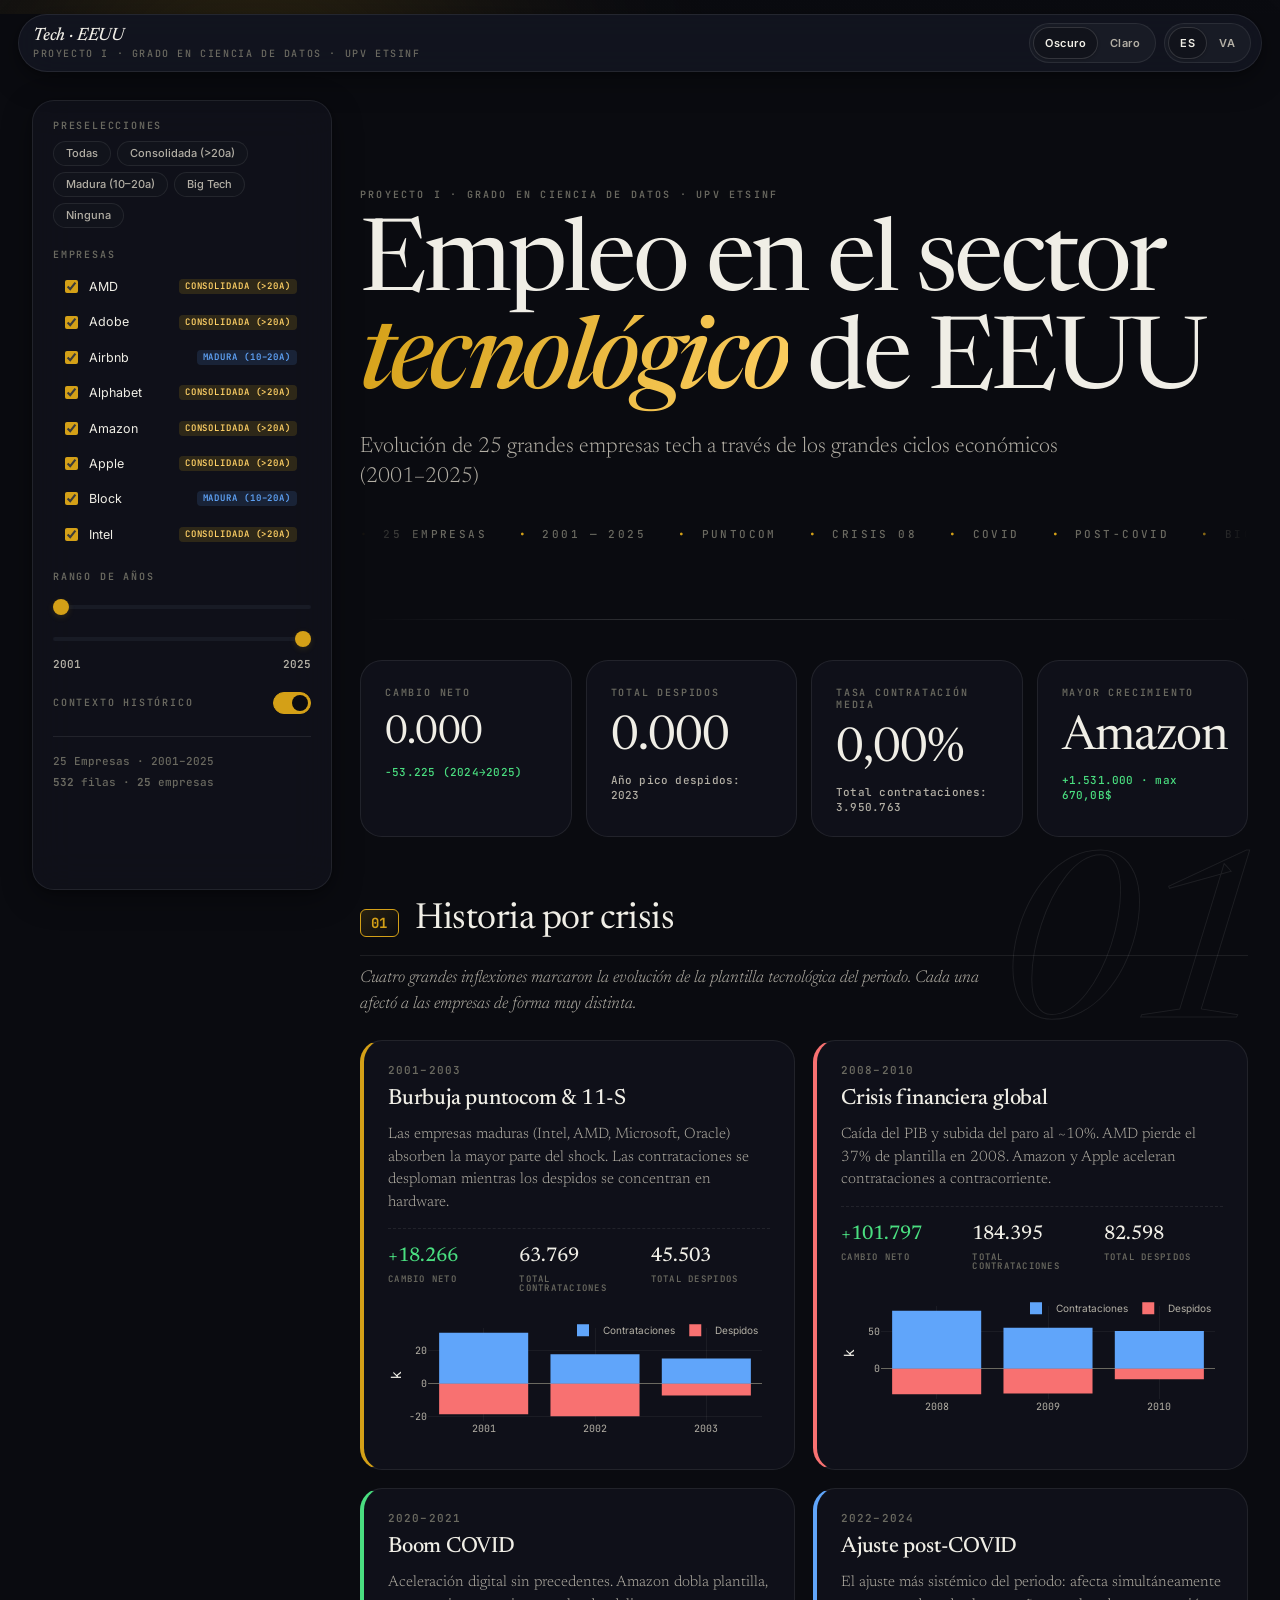
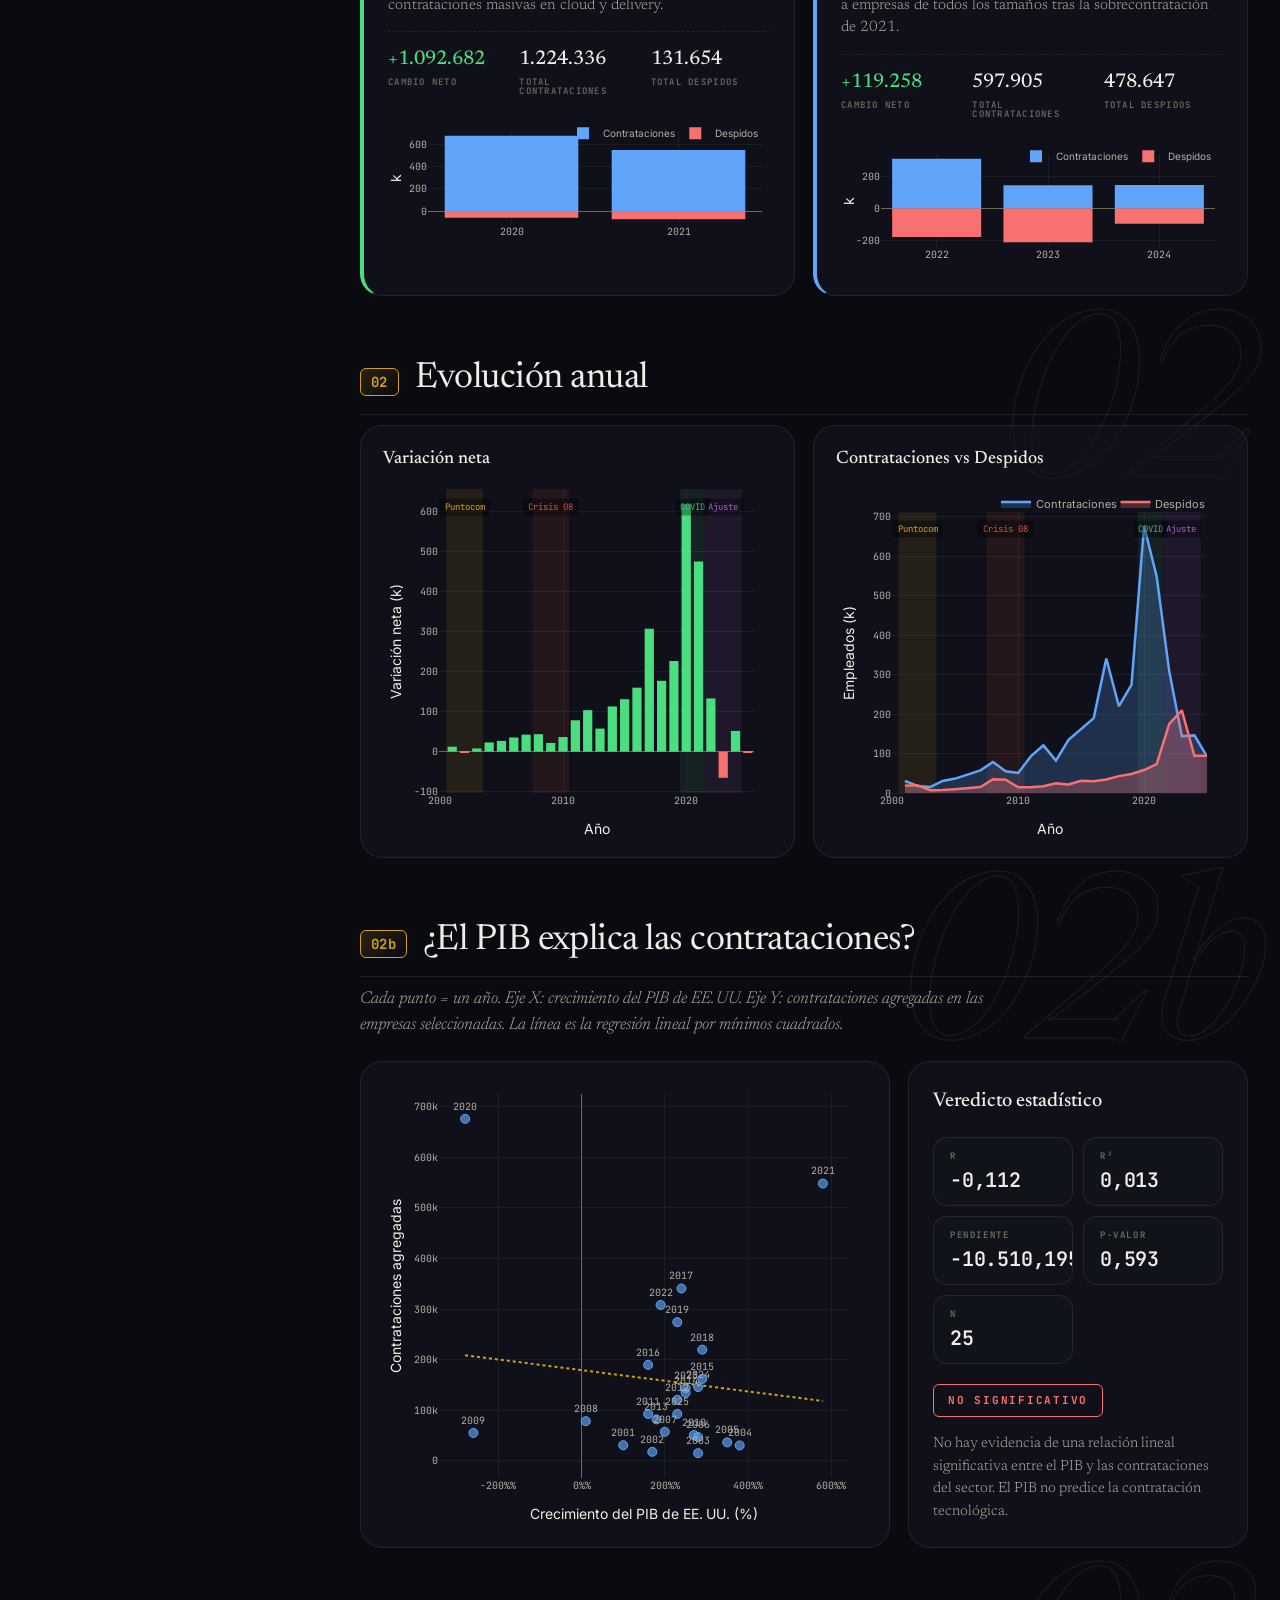
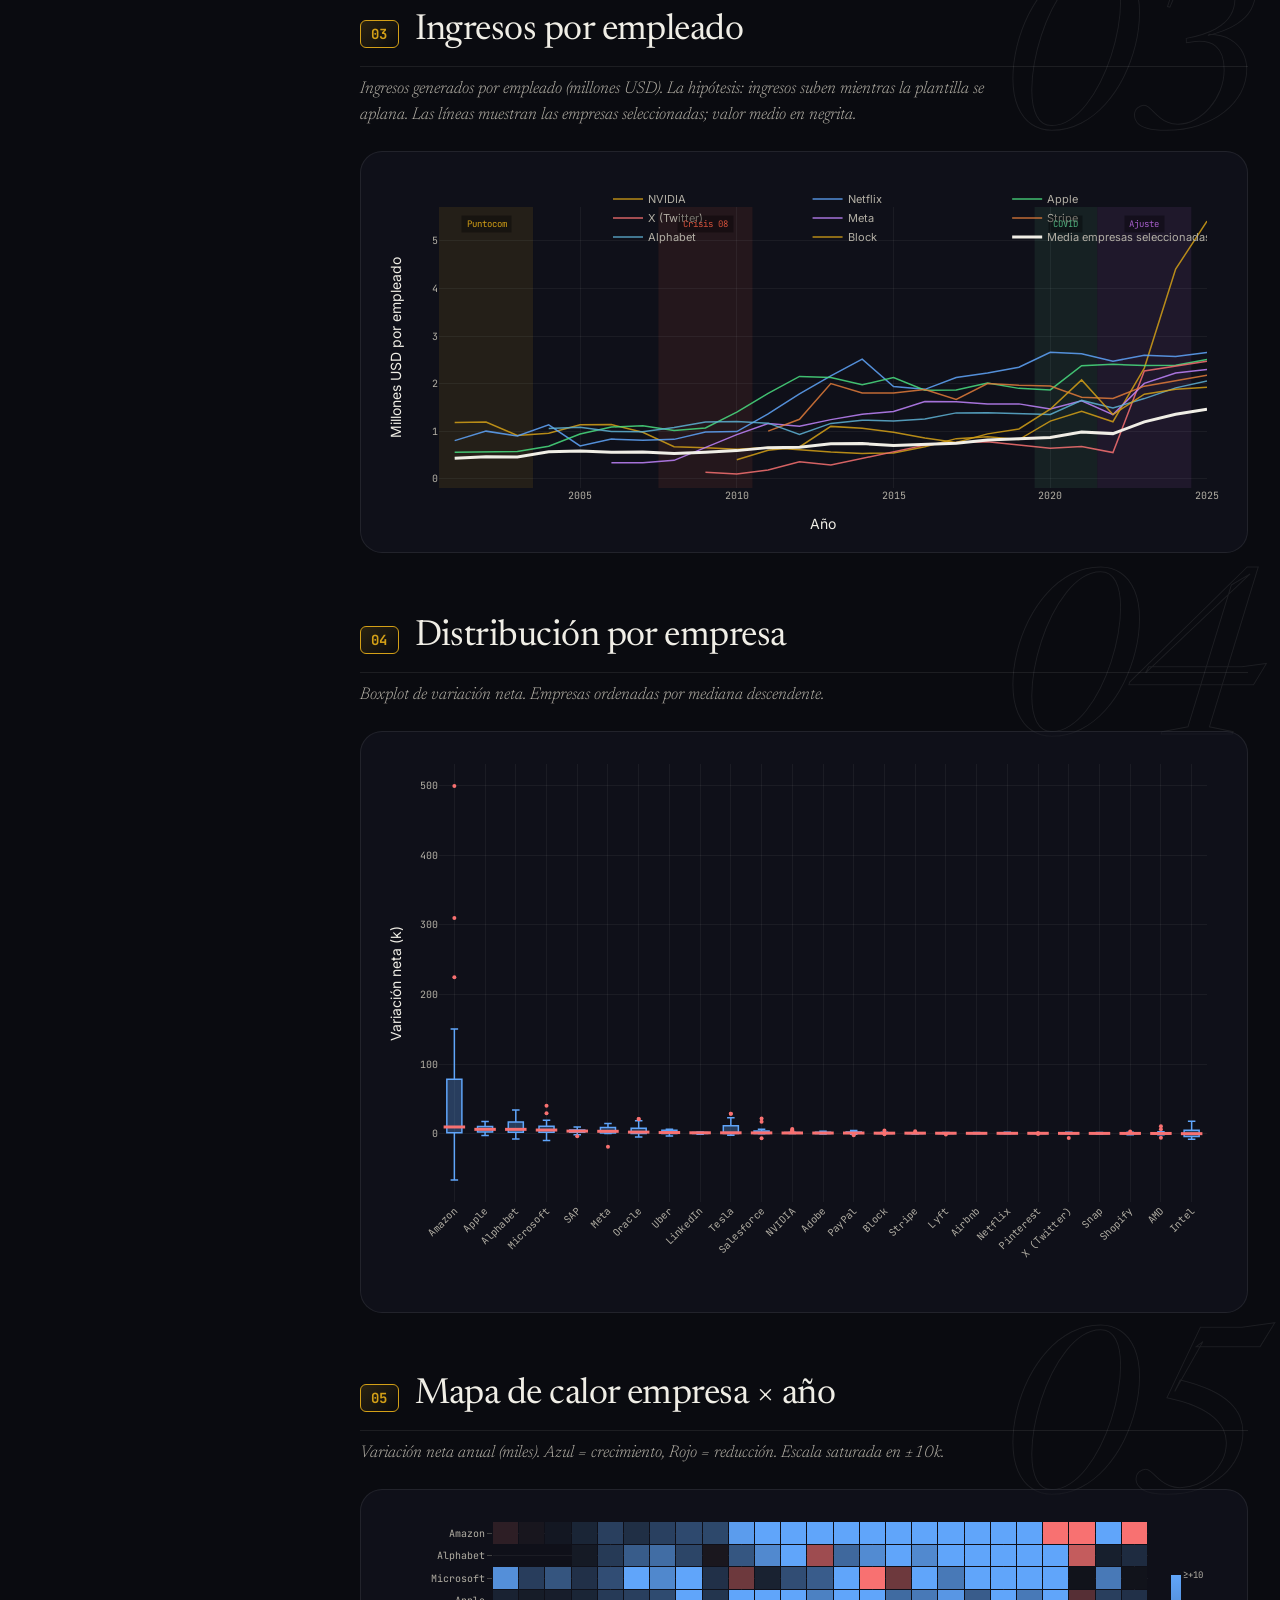
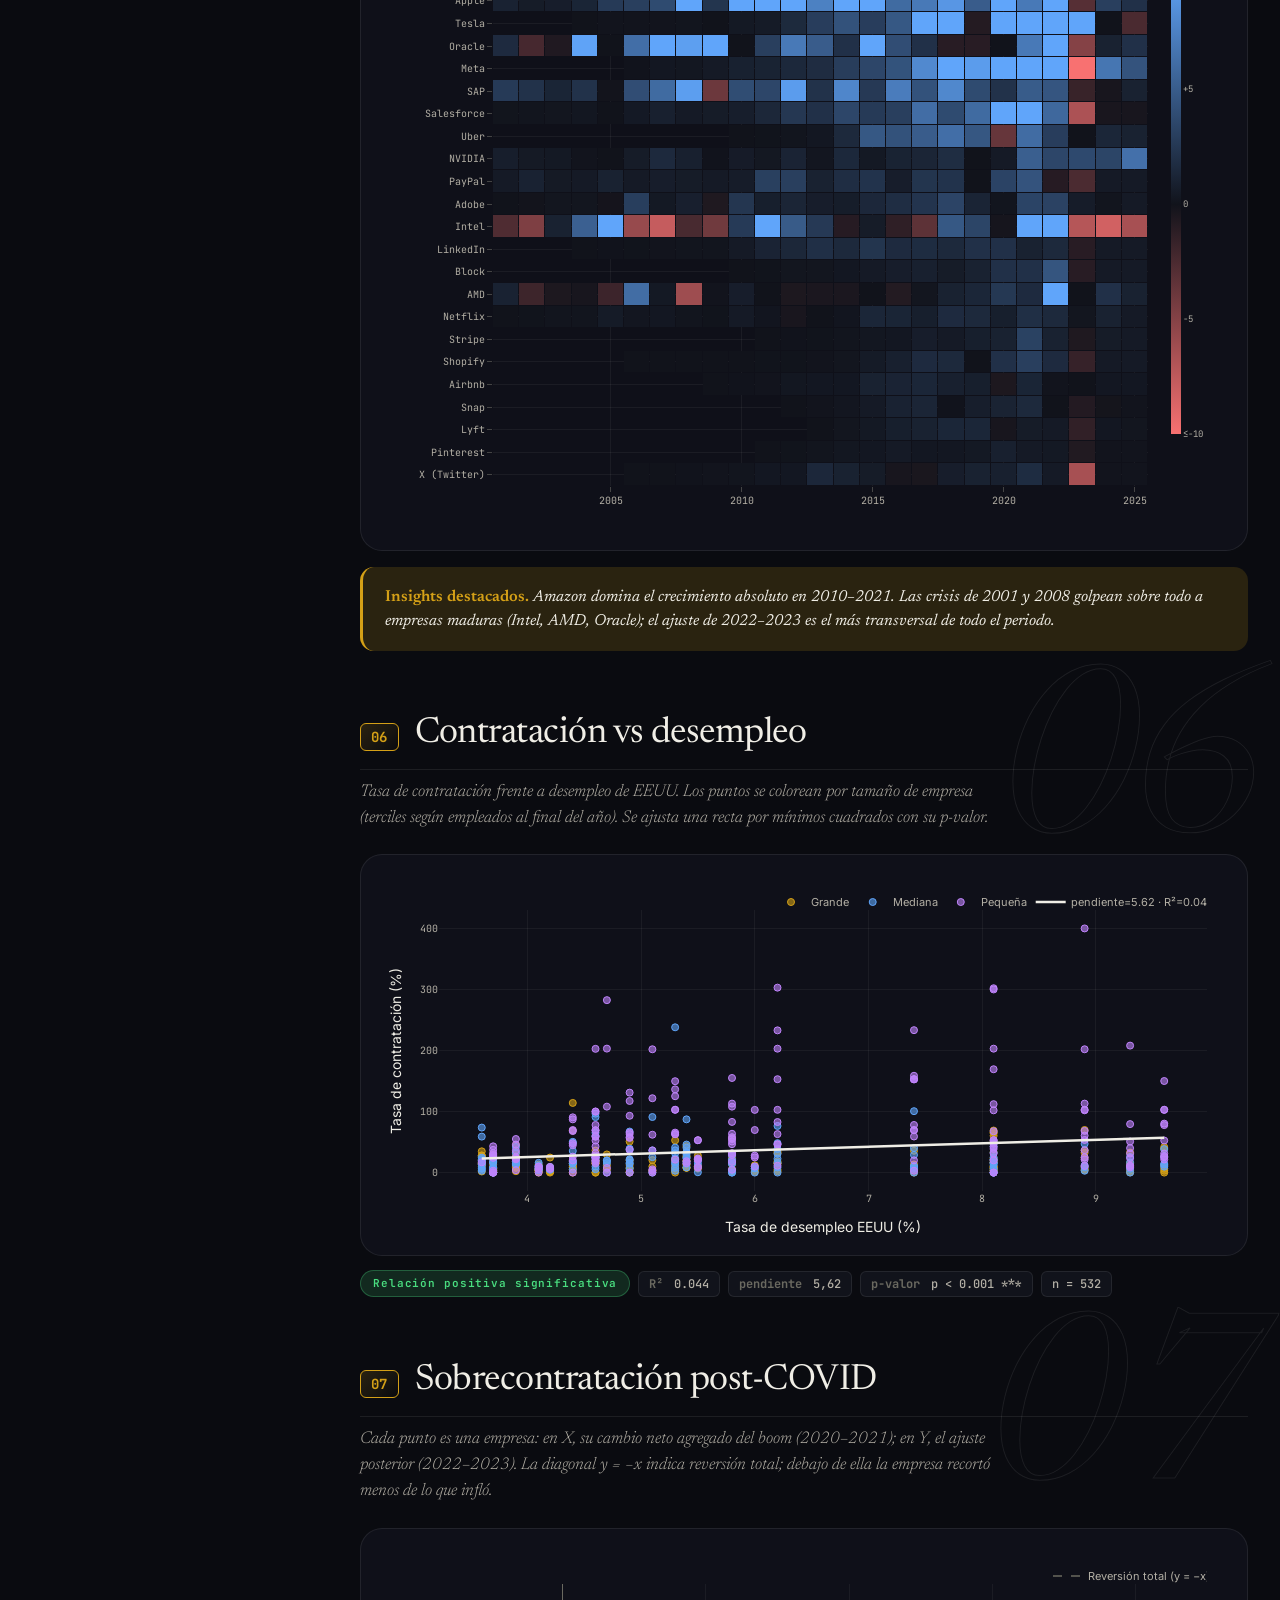
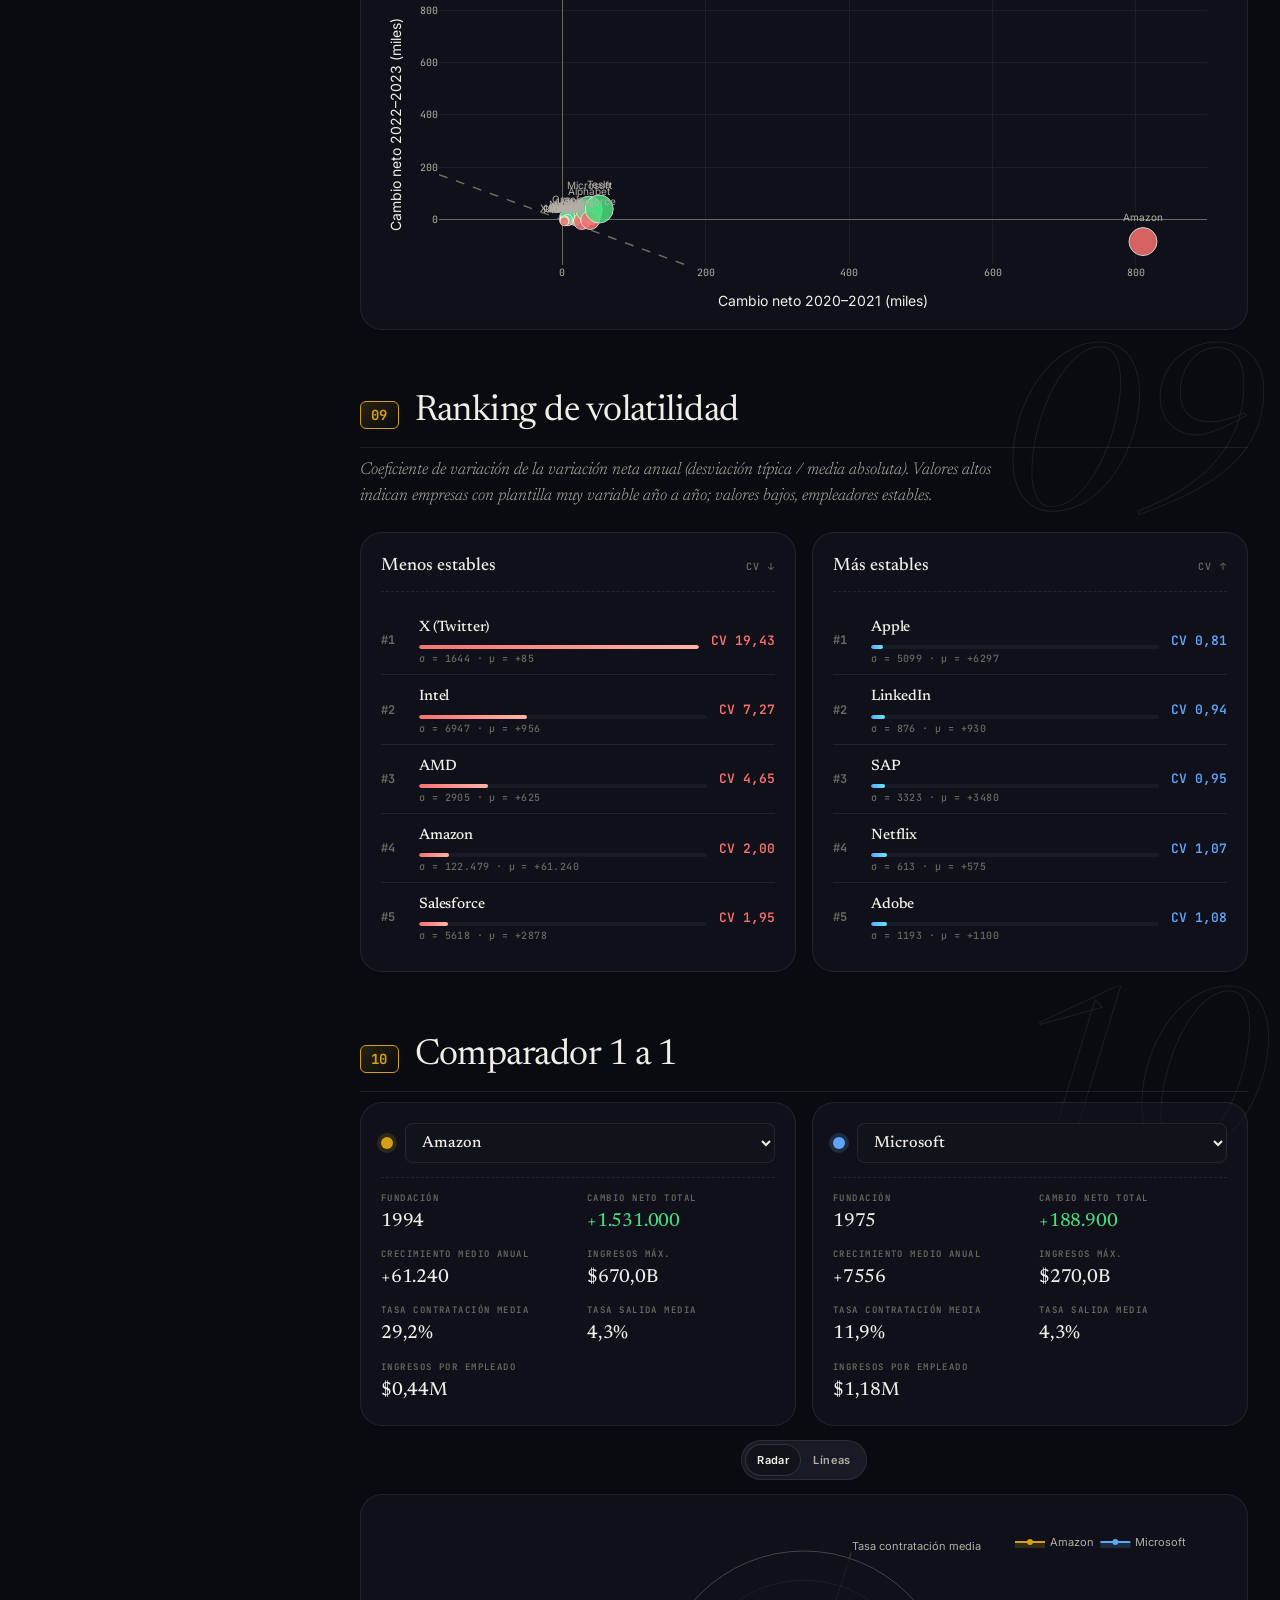
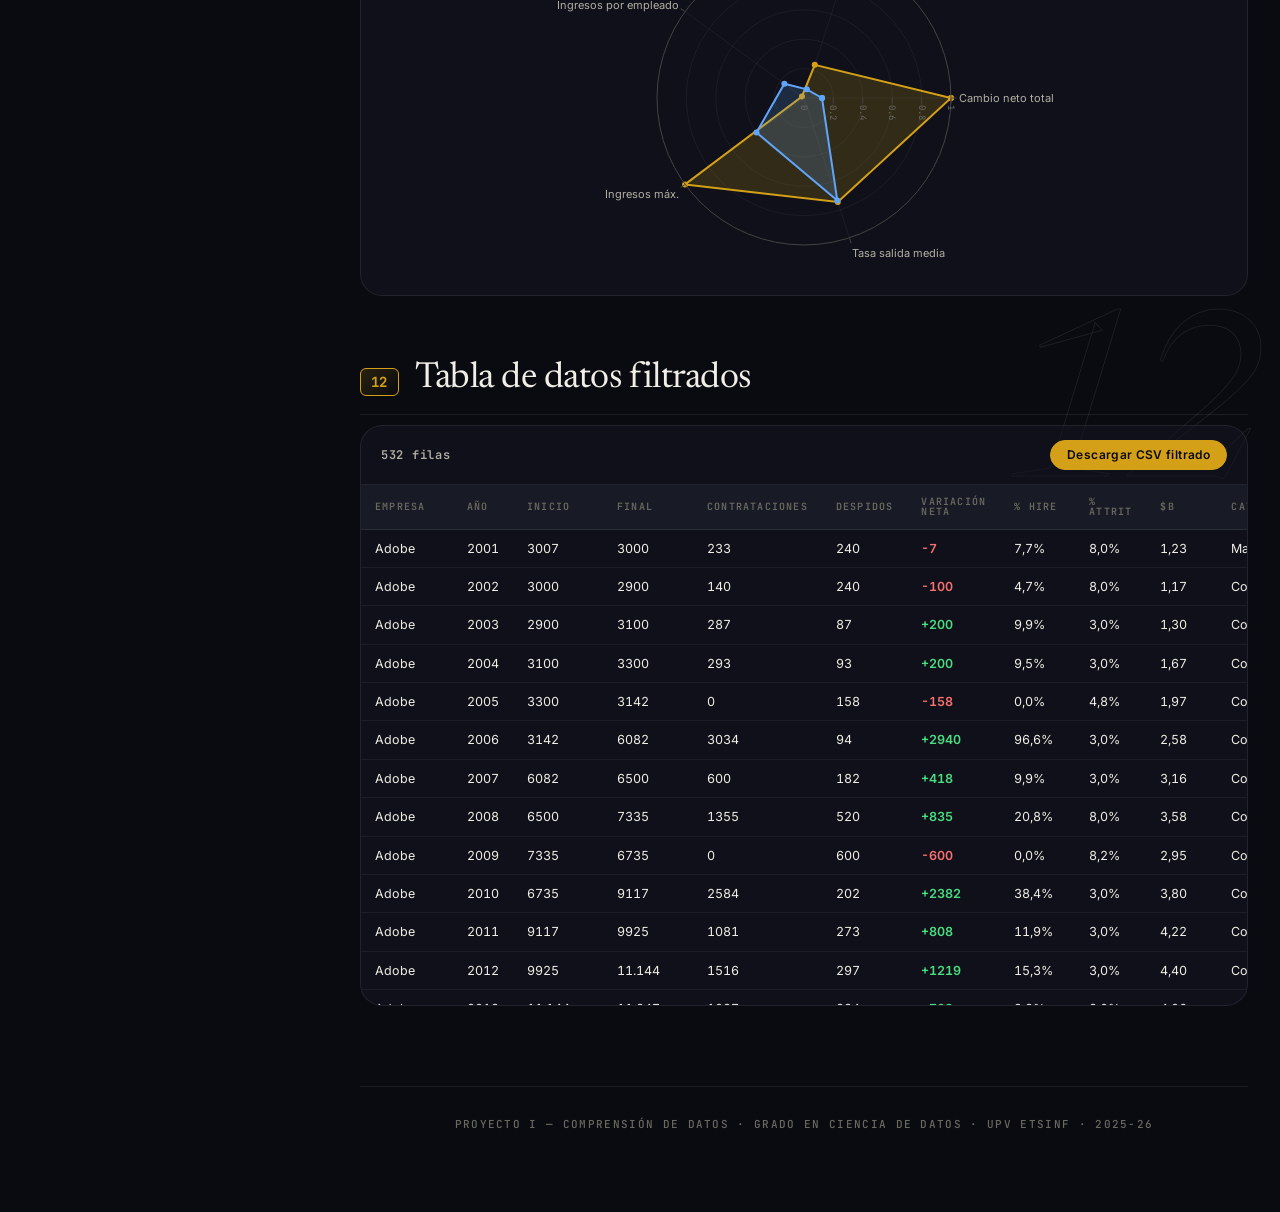
==== index.html @ d0dc4b89 "Add files via upload" ====
<!DOCTYPE html>
<html lang="es" data-theme="dark">
<head>
  <meta charset="UTF-8" />
  <meta name="viewport" content="width=device-width, initial-scale=1, viewport-fit=cover" />
  <title>Empleo Tech EEUU · Moderno · Proyecto I UPV</title>
  <link rel="preconnect" href="https://fonts.googleapis.com" />
  <link rel="preconnect" href="https://fonts.gstatic.com" crossorigin />
  <link href="https://fonts.googleapis.com/css2?family=Newsreader:ital,opsz,wght@0,6..72,300;0,6..72,400;0,6..72,500;0,6..72,600;1,6..72,400;1,6..72,500&family=Inter:wght@400;500;600;700&family=JetBrains+Mono:wght@400;500;600;700&display=swap" rel="stylesheet" />
  <script src="https://cdn.plot.ly/plotly-2.35.2.min.js"></script>
  <script src="data.js"></script>
  <script src="i18n.js"></script>
  <link rel="stylesheet" href="styles.css" />
</head>
<body>

  <!-- Ambient background -->
  <div class="bg-mesh"></div>
  <div class="bg-grain"></div>
  <div class="scroll-progress" id="scroll-progress"></div>

  <!-- ================== TOP NAV ================== -->
  <nav class="topnav">
    <div class="topnav-inner">
      <button class="filters-btn" id="filters-btn" aria-label="Filtros" type="button">
        <svg viewBox="0 0 24 24" width="14" height="14" fill="none" stroke="currentColor" stroke-width="2.4" stroke-linecap="round" stroke-linejoin="round" aria-hidden="true">
          <line x1="4" y1="7" x2="20" y2="7"></line>
          <line x1="7" y1="12" x2="17" y2="12"></line>
          <line x1="10" y1="17" x2="14" y2="17"></line>
        </svg>
      </button>
      <div class="brand">
        <div class="brand-mark">Tech&nbsp;<em>·</em>&nbsp;EEUU</div>
        <div class="brand-sub" data-i18n="project">Proyecto I · Grado en Ciencia de Datos · UPV ETSINF</div>
      </div>
      <div class="nav-spacer"></div>
      <div class="nav-controls">
        <div class="seg" id="theme-seg" role="tablist" aria-label="Theme">
          <button data-theme-set="dark" class="active" data-i18n="dark">Oscuro</button>
          <button data-theme-set="light" data-i18n="light">Claro</button>
        </div>
        <div class="seg" id="lang-seg" role="tablist" aria-label="Language">
          <button data-lang-set="es" class="active">ES</button>
          <button data-lang-set="ca">VA</button>
        </div>
      </div>
    </div>
  </nav>

  <div class="sidebar-backdrop" id="sidebar-backdrop"></div>

  <!-- ================== SHELL ================== -->
  <div class="shell">

    <!-- ================== SIDEBAR ================== -->
    <aside class="sidebar" id="sidebar">
      <button class="sidebar-close" id="sidebar-close" aria-label="Cerrar">✕</button>

      <div class="side-block">
        <h4 data-i18n="presets">Preselecciones</h4>
        <div class="preset-row" id="presets">
          <button class="chip" data-preset="all"         data-i18n="all">Todas</button>
          <button class="chip" data-preset="consolidada" data-i18n="consolidada">Consolidada (&gt;20a)</button>
          <button class="chip" data-preset="madura"      data-i18n="madura">Madura (10–20a)</button>
          <button class="chip" data-preset="bigtech"     data-i18n="bigtech">Big Tech</button>
          <button class="chip" data-preset="none"        data-i18n="none">Ninguna</button>
        </div>
      </div>

      <div class="side-block">
        <h4 data-i18n="companies">Empresas</h4>
        <div class="company-list" id="company-list"></div>
      </div>

      <div class="side-block">
        <h4 data-i18n="yearRange">Rango de años</h4>
        <input type="range" id="year-min" class="range-input" />
        <input type="range" id="year-max" class="range-input" />
        <div class="range-vals"><span id="yr-min-v"></span><span id="yr-max-v"></span></div>
      </div>

      <div class="side-block">
        <div class="toggle-row">
          <h4 style="margin:0" data-i18n="historicalCtx">Contexto histórico</h4>
          <button class="toggle on" id="ctx-toggle" aria-label="ctx"></button>
        </div>
      </div>

      <div class="dataset-meta">
        <div>25 <span data-i18n="companies">empresas</span> · 2001–2025</div>
        <div id="meta-rows" style="margin-top:4px"></div>
      </div>
    </aside>

    <!-- ================== MAIN ================== -->
    <main>

      <!-- HERO -->
      <header class="hero">
        <div class="hero-eyebrow" data-i18n="project">Proyecto I · Grado en Ciencia de Datos · UPV ETSINF</div>
        <h1 data-i18n="title" data-i18n-html>Empleo en el sector <em>tecnológico</em> de EEUU</h1>
        <p class="lede" data-i18n="subtitle">Evolución de 25 grandes empresas tech a través de los grandes ciclos económicos (2001–2025)</p>
        <div class="hero-marquee" aria-hidden="true">
          <div class="marquee-track" id="marquee-track"></div>
        </div>
      </header>

      <!-- KPIs -->
      <section class="block reveal">
        <div class="kpi-grid" id="kpis"></div>
      </section>

      <!-- 01 NARRATIVE -->
      <section class="block reveal">
        <div class="section-head">
          <span class="section-num">01</span>
          <h2 class="section-title" data-i18n="sec_narrative">Historia por crisis</h2>
        </div>
        <p class="section-sub" data-i18n="hist_sub">Cuatro grandes inflexiones marcaron la evolución de la plantilla tecnológica del periodo. Cada una afectó a las empresas de forma muy distinta.</p>
        <div class="narrative" id="narrative"></div>
      </section>

      <!-- 02 EVOLUTION -->
      <section class="block reveal">
        <div class="section-head">
          <span class="section-num">02</span>
          <h2 class="section-title" data-i18n="sec_evolution">Evolución anual</h2>
        </div>
        <div class="row-2">
          <div class="card">
            <h3 style="margin:0 0 4px 0; font-family:var(--serif); font-weight:500; font-size:18px;" data-i18n="netChange">Variación neta</h3>
            <div class="chart" id="ch-netchange"></div>
          </div>
          <div class="card">
            <h3 style="margin:0 0 4px 0; font-family:var(--serif); font-weight:500; font-size:18px;"><span data-i18n="hires">Contrataciones</span> vs <span data-i18n="layoffsLbl">Despidos</span></h3>
            <div class="chart" id="ch-hires-layoffs"></div>
          </div>
        </div>
      </section>

      <!-- 02b GDP scatter -->
      <section class="block reveal">
        <div class="section-head">
          <span class="section-num">02b</span>
          <h2 class="section-title" data-i18n="sec_gdp">¿El PIB explica las contrataciones?</h2>
        </div>
        <p class="section-sub" data-i18n="gdp_sub">Cada punto = un año. Eje X: crecimiento del PIB de EE. UU. Eje Y: contrataciones agregadas en las empresas seleccionadas. La línea es la regresión lineal por mínimos cuadrados.</p>
        <div class="gdp-block">
          <div class="card">
            <div class="chart" id="ch-gdp-scatter"></div>
          </div>
          <aside class="verdict-card">
            <h3 data-i18n="verdict_title">Veredicto estadístico</h3>
            <div class="verdict-grid" id="gdp-verdict-grid"></div>
            <div class="verdict-badge nosig" id="gdp-verdict-badge"></div>
            <p class="verdict-explain" id="gdp-verdict-explain"></p>
          </aside>
        </div>
      </section>

      <!-- 03 PRODUCTIVITY -->
      <section class="block reveal">
        <div class="section-head">
          <span class="section-num">03</span>
          <h2 class="section-title" data-i18n="sec_productivity">Ingresos por empleado</h2>
        </div>
        <p class="section-sub" data-i18n="productivity_sub">Ingresos generados por empleado (millones USD).</p>
        <div class="card">
          <div class="chart" id="ch-productivity"></div>
        </div>
      </section>

      <!-- 04 BOXPLOT -->
      <section class="block reveal">
        <div class="section-head">
          <span class="section-num">04</span>
          <h2 class="section-title" data-i18n="sec_distribution">Distribución por empresa</h2>
        </div>
        <p class="section-sub" data-i18n="dist_sub">Boxplot de variación neta. Empresas ordenadas por mediana descendente.</p>
        <div class="card">
          <div class="chart chart-tall" id="ch-boxplot"></div>
        </div>
      </section>

      <!-- 05 HEATMAP -->
      <section class="block reveal">
        <div class="section-head">
          <span class="section-num">05</span>
          <h2 class="section-title" data-i18n="sec_heatmap">Mapa de calor empresa × año</h2>
        </div>
        <p class="section-sub" data-i18n="heatmapDesc">Variación neta anual (miles). Azul = crecimiento, Rojo = reducción. Escala saturada en ±10k.</p>
        <div class="card">
          <div class="heatmap-wrap">
            <div class="heatmap-inner" id="ch-heatmap"></div>
          </div>
        </div>
        <div class="callout" id="insight"></div>
      </section>

      <!-- 06 HIRING vs UNEMPLOYMENT -->
      <section class="block reveal">
        <div class="section-head">
          <span class="section-num">06</span>
          <h2 class="section-title" data-i18n="sec_hiringVsUnemp">Contratación vs desempleo</h2>
        </div>
        <p class="section-sub" data-i18n="hu_sub">Tasa de contratación frente a desempleo de EEUU, segmentado por tamaño.</p>
        <div class="card">
          <div class="chart" id="ch-hu-scatter"></div>
        </div>
        <div class="verdict" id="hu-verdict"></div>
      </section>

      <!-- 07 POST-COVID -->
      <section class="block reveal">
        <div class="section-head">
          <span class="section-num">07</span>
          <h2 class="section-title" data-i18n="sec_postcovid">Sobrecontratación post-COVID</h2>
        </div>
        <p class="section-sub" data-i18n="pc_sub">Cada punto es una empresa: X = cambio neto 2020–2021; Y = ajuste 2022–2023.</p>
        <div class="card">
          <div class="chart" id="ch-postcovid"></div>
        </div>
      </section>

      <!-- 09 VOLATILITY -->
      <section class="block reveal">
        <div class="section-head">
          <span class="section-num">09</span>
          <h2 class="section-title" data-i18n="sec_volatility">Ranking de volatilidad</h2>
        </div>
        <p class="section-sub" data-i18n="volatility_sub">Coeficiente de variación (σ / |μ|) de la variación neta anual.</p>
        <div class="rankings-grid">
          <div class="rank-col">
            <div class="rank-head">
              <h3 id="rank-top-title">Menos estables</h3>
              <span class="crumb" id="rank-top-crumb">CV ↓</span>
            </div>
            <div id="rank-top"></div>
          </div>
          <div class="rank-col">
            <div class="rank-head">
              <h3 id="rank-bot-title">Más estables</h3>
              <span class="crumb" id="rank-bot-crumb">CV ↑</span>
            </div>
            <div id="rank-bot"></div>
          </div>
        </div>
      </section>

      <!-- 10 COMPARATOR -->
      <section class="block reveal">
        <div class="section-head">
          <span class="section-num">10</span>
          <h2 class="section-title" data-i18n="sec_compare">Comparador 1 a 1</h2>
        </div>
        <div class="compare-grid">
          <div class="compare-card">
            <div class="who">
              <span class="dot a"></span>
              <select id="cmp-a"></select>
            </div>
            <div class="compare-stats" id="cmp-a-stats"></div>
          </div>
          <div class="compare-card">
            <div class="who">
              <span class="dot b"></span>
              <select id="cmp-b"></select>
            </div>
            <div class="compare-stats" id="cmp-b-stats"></div>
          </div>
        </div>
        <div class="compare-mode">
          <div class="seg">
            <button data-cmpmode="radar" class="active" data-i18n="compareModeRadar">Radar</button>
            <button data-cmpmode="lines" data-i18n="compareModeLines">Líneas</button>
          </div>
        </div>
        <div class="card" style="margin-top:14px">
          <div class="chart" id="ch-compare"></div>
        </div>
      </section>

      <!-- 12 TABLE -->
      <section class="block reveal">
        <div class="section-head">
          <span class="section-num">12</span>
          <h2 class="section-title" data-i18n="sec_table">Tabla de datos filtrados</h2>
        </div>
        <div class="table-wrap">
          <div class="table-head">
            <span class="count" id="table-count"></span>
            <button class="btn primary" id="dl-csv" data-i18n="download">Descargar CSV</button>
          </div>
          <div class="table-scroll">
            <table class="data" id="data-table"></table>
          </div>
        </div>
      </section>

      <footer class="foot" data-i18n="footer">Proyecto I — Comprensión de datos · Grado en Ciencia de Datos · UPV ETSINF · 2025-26</footer>
    </main>
  </div>

  <script src="stats.js"></script>
  <script src="charts.js"></script>
  <script src="app.js"></script>
  <script src="modern-anim.js"></script>
</body>
</html>

<style id="__om-edit-overrides">
#kpis >div:nth-child(1) >.kpi-value { font-size: 50px !important }
#kpis >div:nth-child(1) >.kpi-value { font-size: 38px !important }
#kpis >div:nth-child(1) >.kpi-value { font-size: 40px !important }
</style>
---- styles.css ----
/* =========================================================
   DASHBOARD — MODERN REDESIGN
   Proyecto I · UPV ETSINF
   ========================================================= */

:root {
  --serif: "Newsreader", "Source Serif Pro", Georgia, serif;
  --sans: "Inter", -apple-system, BlinkMacSystemFont, "Segoe UI", sans-serif;
  --mono: "JetBrains Mono", "IBM Plex Mono", ui-monospace, monospace;

  /* Dark — vibrant, modern */
  --bg: #0a0b10;
  --bg-deep: #07080c;
  --bg-elev: #11131b;
  --bg-elev-2: #181b25;
  --bg-glass: rgba(20, 23, 33, 0.55);
  --bg-glass-strong: rgba(20, 23, 33, 0.82);
  --border: rgba(255, 255, 255, 0.08);
  --border-strong: rgba(255, 255, 255, 0.14);
  --border-soft: rgba(255, 255, 255, 0.05);
  --text: #f0eee6;
  --text-soft: #b3afa5;
  --text-mute: #6a6960;

  --accent: #d4a017;
  --accent-2: #ffd166;
  --accent-soft: rgba(212, 160, 23, 0.16);
  --pos: #4ade80;
  --neg: #f87171;
  --pos-soft: rgba(74, 222, 128, 0.14);
  --neg-soft: rgba(248, 113, 113, 0.14);
  --blue: #60a5fa;
  --purple: #c084fc;
  --cyan: #67e8f9;

  --r-sm: 8px;
  --r: 14px;
  --r-lg: 22px;
  --r-xl: 32px;

  --tap: 44px;
  --ease: cubic-bezier(0.22, 1, 0.36, 1);
  --ease-bounce: cubic-bezier(0.34, 1.56, 0.64, 1);

  --shadow-sm: 0 1px 2px rgba(0,0,0,0.4);
  --shadow: 0 8px 30px rgba(0,0,0,0.35), 0 2px 6px rgba(0,0,0,0.25);
  --shadow-lg: 0 24px 60px rgba(0,0,0,0.5);
}

[data-theme="light"] {
  --bg: #f6f3ec;
  --bg-deep: #ebe6d6;
  --bg-elev: #ffffff;
  --bg-elev-2: #fbf8f0;
  --bg-glass: rgba(255, 255, 255, 0.7);
  --bg-glass-strong: rgba(255, 255, 255, 0.92);
  --border: rgba(20, 20, 20, 0.08);
  --border-strong: rgba(20, 20, 20, 0.16);
  --border-soft: rgba(20, 20, 20, 0.05);
  --text: #15120e;
  --text-soft: #4a4640;
  --text-mute: #8a8579;

  --accent: #a87a10;
  --accent-2: #d4a017;
  --accent-soft: rgba(168, 122, 16, 0.13);
  --pos: #198351;
  --neg: #b53224;
  --pos-soft: rgba(25, 131, 81, 0.12);
  --neg-soft: rgba(181, 50, 36, 0.12);
  --blue: #2c5a9c;
  --purple: #7a3fc4;
  --cyan: #0e7490;

  --shadow: 0 8px 30px rgba(40,30,15,0.10), 0 2px 6px rgba(40,30,15,0.05);
  --shadow-lg: 0 24px 60px rgba(40,30,15,0.14);
}

* { box-sizing: border-box; }

html { scroll-behavior: smooth; }
html, body {
  margin: 0; padding: 0;
  background: var(--bg);
  color: var(--text);
  font-family: var(--sans);
  -webkit-text-size-adjust: 100%;
}

body {
  font-size: 14px; line-height: 1.55;
  transition: background 0.4s var(--ease), color 0.4s var(--ease);
  overflow-x: hidden;
}

/* ===== Ambient background mesh ===== */
.bg-mesh {
  position: fixed; inset: 0;
  z-index: -2;
  pointer-events: none;
  background: var(--bg);
  overflow: hidden;
}
.bg-mesh::before,
.bg-mesh::after {
  content: "";
  position: absolute;
  width: 60vmax; height: 60vmax;
  border-radius: 50%;
  filter: blur(120px);
  opacity: 0.55;
  animation: float 22s ease-in-out infinite;
}
.bg-mesh::before {
  top: -20vmax; left: -10vmax;
  background: radial-gradient(circle, var(--accent) 0%, transparent 60%);
  opacity: 0.28;
}
.bg-mesh::after {
  bottom: -25vmax; right: -15vmax;
  background: radial-gradient(circle, var(--blue) 0%, transparent 60%);
  opacity: 0.22;
  animation-delay: -11s;
  animation-duration: 28s;
}
[data-theme="light"] .bg-mesh::before { opacity: 0.18; }
[data-theme="light"] .bg-mesh::after { opacity: 0.15; }

.bg-grain {
  position: fixed; inset: 0;
  z-index: -1;
  pointer-events: none;
  opacity: 0.04;
  background-image:
    radial-gradient(circle at 20% 30%, rgba(255,255,255,0.6) 0.5px, transparent 0.6px),
    radial-gradient(circle at 75% 70%, rgba(255,255,255,0.6) 0.5px, transparent 0.6px);
  background-size: 3px 3px;
  mix-blend-mode: overlay;
}

@keyframes float {
  0%, 100% { transform: translate(0,0) scale(1); }
  33% { transform: translate(6vw, -4vh) scale(1.08); }
  66% { transform: translate(-4vw, 5vh) scale(0.95); }
}

/* tabular-nums everywhere numbers live */
.kpi-value, .kpi-delta,
.compare-stat .v,
.rank-row .v, .rank-row .nm,
table.data, table.data td, table.data th,
.crisis-stat .v,
.coef-table td,
.pred-stat .v, .pred-stat .band,
.range-vals,
.section-num,
.metric-num {
  font-variant-numeric: tabular-nums;
  font-feature-settings: "tnum" 1;
}

/* ============== TOP NAV — floating pill ============== */
.topnav {
  position: sticky; top: 14px; z-index: 50;
  margin: 14px 18px 0;
  padding: 0;
}
.topnav-inner {
  display: flex; align-items: center; gap: 12px;
  padding: 8px 10px 8px 14px;
  border-radius: 999px;
  background: var(--bg-glass-strong);
  backdrop-filter: saturate(180%) blur(20px);
  -webkit-backdrop-filter: saturate(180%) blur(20px);
  border: 1px solid var(--border);
  box-shadow: var(--shadow);
  min-height: 56px;
}

.brand { display: flex; flex-direction: column; min-width: 0; }
.brand-mark {
  font-family: var(--serif);
  font-style: italic;
  font-weight: 500;
  font-size: 18px;
  letter-spacing: -0.01em;
  color: var(--text);
  line-height: 1;
}
.brand-sub {
  font: 500 10px/1.2 var(--mono);
  letter-spacing: 0.16em;
  text-transform: uppercase;
  color: var(--text-mute);
  margin-top: 3px;
  overflow: hidden;
  text-overflow: ellipsis;
  white-space: nowrap;
}

.filters-btn {
  display: none;
  align-items: center; justify-content: center;
  width: 40px; height: 40px;
  background: var(--bg-elev);
  color: var(--text);
  border: 1px solid var(--border);
  border-radius: 999px;
  cursor: pointer;
  flex-shrink: 0;
  transition: transform 0.2s var(--ease-bounce), background 0.2s, border-color 0.2s;
}
.filters-btn:hover { background: var(--bg-elev-2); border-color: var(--border-strong); }
.filters-btn:active { transform: scale(0.94); }

.nav-spacer { flex: 1; }
.nav-controls { display: flex; gap: 8px; align-items: center; }

.seg {
  display: inline-flex;
  background: var(--bg-elev-2);
  border: 1px solid var(--border);
  border-radius: 999px;
  padding: 3px;
  gap: 0;
}
.seg button {
  appearance: none; border: 0;
  background: transparent;
  color: var(--text-soft);
  padding: 0 12px;
  height: 32px;
  font: 600 11px/1 var(--sans);
  letter-spacing: 0.04em;
  cursor: pointer;
  border-radius: 999px;
  transition: color 0.2s, background 0.2s;
}
.seg button:hover { color: var(--text); }
.seg button.active {
  color: var(--text);
  background: var(--bg-elev);
  box-shadow: 0 1px 3px rgba(0,0,0,0.2), inset 0 0 0 1px var(--border-strong);
}

/* ============== SHELL ============== */
.shell {
  display: grid;
  grid-template-columns: 300px minmax(0, 1fr);
  gap: 28px;
  max-width: 1400px;
  margin: 0 auto;
  padding: 28px 32px 80px;
}

/* ============== SIDEBAR — glass card ============== */
.sidebar-backdrop {
  position: fixed; inset: 0;
  background: rgba(8,9,13,0.7);
  backdrop-filter: blur(6px);
  z-index: 60;
  opacity: 0; pointer-events: none;
  transition: opacity 0.3s var(--ease);
}
.sidebar-backdrop.show { opacity: 1; pointer-events: auto; }

.sidebar {
  position: sticky; top: 92px;
  max-height: calc(100vh - 110px);
  overflow-y: auto;
  background: var(--bg-glass);
  backdrop-filter: blur(20px);
  -webkit-backdrop-filter: blur(20px);
  border: 1px solid var(--border);
  border-radius: var(--r-lg);
  padding: 20px;
  box-shadow: var(--shadow);
  scrollbar-width: thin;
  scrollbar-color: var(--border-strong) transparent;
}
.sidebar::-webkit-scrollbar { width: 6px; }
.sidebar::-webkit-scrollbar-thumb { background: var(--border-strong); border-radius: 3px; }

.sidebar-close {
  display: none;
  position: absolute; top: 12px; right: 12px;
  background: var(--bg-elev-2);
  border: 1px solid var(--border);
  color: var(--text-soft);
  width: 32px; height: 32px;
  border-radius: 50%;
  cursor: pointer;
  font-size: 14px;
}

.side-block { margin-bottom: 22px; }
.side-block h4 {
  margin: 0 0 10px;
  font: 600 10px/1 var(--mono);
  letter-spacing: 0.18em;
  text-transform: uppercase;
  color: var(--text-mute);
}

.preset-row { display: flex; flex-wrap: wrap; gap: 6px; }
.chip {
  appearance: none;
  background: var(--bg-elev);
  border: 1px solid var(--border);
  color: var(--text-soft);
  padding: 6px 12px;
  border-radius: 999px;
  font: 500 11px/1 var(--sans);
  cursor: pointer;
  transition: all 0.2s var(--ease);
}
.chip:hover {
  border-color: var(--accent);
  color: var(--text);
  transform: translateY(-1px);
}
.chip.active {
  background: var(--accent);
  border-color: var(--accent);
  color: #0a0b10;
}

.company-list {
  display: flex; flex-direction: column; gap: 2px;
  max-height: 280px;
  overflow-y: auto;
  padding-right: 6px;
  scrollbar-width: thin;
}
.company-item {
  display: flex; align-items: center; gap: 8px;
  padding: 7px 8px;
  border-radius: var(--r-sm);
  font-size: 12.5px;
  cursor: pointer;
  transition: background 0.15s;
}
.company-item:hover { background: var(--bg-elev); }
.company-item input { accent-color: var(--accent); }
.company-cat {
  font: 600 9px/1 var(--mono);
  letter-spacing: 0.1em;
  text-transform: uppercase;
  padding: 3px 6px;
  border-radius: 4px;
  color: var(--text-mute);
  background: var(--bg-elev-2);
}
.company-cat.consolidada { color: var(--accent-2); background: var(--accent-soft); }
.company-cat.madura { color: var(--blue); background: rgba(96,165,250,0.13); }
.company-cat.joven { color: var(--purple); background: rgba(192,132,252,0.13); }

.range-input {
  width: 100%;
  appearance: none;
  background: transparent;
  height: 22px;
  margin: 4px 0;
}
.range-input::-webkit-slider-runnable-track {
  height: 4px; border-radius: 2px;
  background: var(--bg-elev-2);
}
.range-input::-moz-range-track {
  height: 4px; border-radius: 2px;
  background: var(--bg-elev-2);
}
.range-input::-webkit-slider-thumb {
  appearance: none; width: 16px; height: 16px;
  border-radius: 50%;
  background: var(--accent);
  margin-top: -6px;
  box-shadow: 0 2px 6px var(--accent-soft);
  cursor: grab;
  transition: transform 0.15s;
}
.range-input::-webkit-slider-thumb:active { transform: scale(1.2); cursor: grabbing; }
.range-input::-moz-range-thumb {
  width: 16px; height: 16px;
  border: 0; border-radius: 50%;
  background: var(--accent);
  box-shadow: 0 2px 6px var(--accent-soft);
}
.range-vals {
  display: flex; justify-content: space-between;
  font: 600 11px/1 var(--mono);
  color: var(--text-soft);
  margin-top: 4px;
}

.toggle-row { display: flex; align-items: center; justify-content: space-between; }
.toggle {
  appearance: none; border: 0;
  position: relative;
  width: 38px; height: 22px;
  background: var(--bg-elev-2);
  border: 1px solid var(--border);
  border-radius: 999px;
  cursor: pointer;
  transition: background 0.25s;
}
.toggle::after {
  content: "";
  position: absolute; top: 2px; left: 2px;
  width: 16px; height: 16px;
  background: var(--text-soft);
  border-radius: 50%;
  transition: transform 0.25s var(--ease-bounce), background 0.25s;
}
.toggle.on { background: var(--accent); border-color: var(--accent); }
.toggle.on::after { transform: translateX(16px); background: #0a0b10; }

.dataset-meta {
  font: 500 11px/1.5 var(--mono);
  color: var(--text-mute);
  padding-top: 16px;
  margin-top: 8px;
  border-top: 1px solid var(--border);
}

/* ============== HERO ============== */
.hero {
  position: relative;
  padding: 60px 0 56px;
  border-bottom: 1px solid var(--border);
  margin-bottom: 40px;
  overflow: visible;
}
.hero-eyebrow {
  font: 600 10px/1 var(--mono);
  letter-spacing: 0.22em;
  text-transform: uppercase;
  color: var(--text-mute);
  margin-bottom: 18px;
  opacity: 0;
  animation: rise 0.7s var(--ease) 0.05s forwards;
}
.hero h1 {
  font-family: var(--serif);
  font-weight: 400;
  font-size: clamp(40px, 6vw, 76px);
  line-height: 1.02;
  letter-spacing: -0.025em;
  margin: 0 0 18px;
  max-width: 18ch;
  opacity: 0;
  animation: rise 0.9s var(--ease) 0.15s forwards;
}
.hero h1 em {
  font-style: italic;
  color: var(--accent);
  font-weight: 500;
}
.hero .lede {
  font-family: var(--serif);
  font-weight: 300;
  font-size: clamp(17px, 1.6vw, 22px);
  line-height: 1.4;
  max-width: 56ch;
  color: var(--text-soft);
  margin: 0;
  opacity: 0;
  animation: rise 0.9s var(--ease) 0.25s forwards;
}

@keyframes rise {
  from { opacity: 0; transform: translateY(20px); }
  to { opacity: 1; transform: translateY(0); }
}

.hero-glyphs {
  position: absolute;
  top: 50px; right: 0;
  display: flex; gap: 16px;
  pointer-events: none;
  opacity: 0;
  animation: rise 1.2s var(--ease) 0.5s forwards;
}
.hero-glyph {
  width: 70px; height: 70px;
  border-radius: 50%;
  background: var(--bg-glass);
  backdrop-filter: blur(12px);
  border: 1px solid var(--border);
  display: flex; align-items: center; justify-content: center;
  font-family: var(--serif);
  font-style: italic;
  font-size: 28px;
  color: var(--accent);
  animation: bob 5s ease-in-out infinite;
}
.hero-glyph:nth-child(2) { animation-delay: -1.6s; }
.hero-glyph:nth-child(3) { animation-delay: -3.2s; }
@keyframes bob {
  0%, 100% { transform: translateY(0); }
  50% { transform: translateY(-10px); }
}

/* ============== SECTION HEAD ============== */
.block { margin-bottom: 64px; position: relative; }
.section-head {
  display: flex; align-items: baseline; gap: 16px;
  margin-bottom: 10px;
  padding-bottom: 14px;
  border-bottom: 1px solid var(--border);
}
.section-num {
  font: 700 14px/1 var(--mono);
  letter-spacing: 0.02em;
  color: var(--accent);
  background: var(--accent-soft);
  padding: 6px 10px;
  border-radius: 6px;
  flex-shrink: 0;
}
.section-title {
  margin: 0;
  font-family: var(--serif);
  font-weight: 400;
  font-size: clamp(26px, 3.2vw, 36px);
  line-height: 1.1;
  letter-spacing: -0.015em;
  color: var(--text);
}
.section-sub {
  margin: 0 0 22px;
  font-family: var(--serif);
  font-weight: 300;
  font-style: italic;
  font-size: 17px;
  color: var(--text-soft);
  max-width: 64ch;
}

/* ============== REVEAL ANIM ============== */
.reveal {
  opacity: 0;
  transform: translateY(28px);
  transition: opacity 0.8s var(--ease), transform 0.8s var(--ease);
  will-change: opacity, transform;
}
.reveal.in {
  opacity: 1;
  transform: translateY(0);
}
/* stagger via custom property --i */
.reveal[style*="--i"] { transition-delay: calc(var(--i, 0) * 60ms); }

/* ============== KPIs ============== */
.kpi-grid {
  display: grid;
  grid-template-columns: repeat(4, 1fr);
  gap: 14px;
}
.kpi {
  position: relative;
  background: var(--bg-glass);
  backdrop-filter: blur(14px);
  border: 1px solid var(--border);
  border-radius: var(--r-lg);
  padding: 22px 22px 20px;
  overflow: hidden;
  transition: transform 0.35s var(--ease), border-color 0.3s, box-shadow 0.35s var(--ease);
  cursor: default;
}
.kpi::before {
  content: "";
  position: absolute; inset: 0;
  background: radial-gradient(800px circle at var(--mx, 50%) var(--my, 50%), var(--accent-soft), transparent 40%);
  opacity: 0;
  transition: opacity 0.3s;
  pointer-events: none;
}
.kpi:hover {
  transform: translateY(-4px);
  border-color: var(--border-strong);
  box-shadow: var(--shadow-lg);
}
.kpi:hover::before { opacity: 1; }
.kpi-label {
  font: 600 10px/1.2 var(--mono);
  letter-spacing: 0.18em;
  text-transform: uppercase;
  color: var(--text-mute);
  margin-bottom: 14px;
}
.kpi-value {
  font-family: var(--serif);
  font-weight: 400;
  font-size: clamp(28px, 3.6vw, 42px);
  letter-spacing: -0.02em;
  line-height: 1.05;
  color: var(--text);
}
.kpi-delta {
  margin-top: 10px;
  font: 500 11px/1.3 var(--mono);
  color: var(--text-soft);
  letter-spacing: 0.02em;
}
.kpi-delta.pos { color: var(--pos); }
.kpi-delta.neg { color: var(--neg); }

/* ============== NARRATIVE ============== */
.narrative {
  display: grid;
  grid-template-columns: repeat(2, 1fr);
  gap: 18px;
}
.crisis-card {
  background: var(--bg-glass);
  backdrop-filter: blur(14px);
  border: 1px solid var(--border);
  border-left: 4px solid var(--accent);
  border-radius: var(--r-lg);
  padding: 24px 24px 20px;
  display: grid;
  grid-template-rows: auto 1fr;
  gap: 16px;
  transition: transform 0.35s var(--ease), box-shadow 0.35s var(--ease);
}
.crisis-card:hover {
  transform: translateY(-3px);
  box-shadow: var(--shadow-lg);
}
.crisis-years {
  font: 600 11px/1 var(--mono);
  letter-spacing: 0.1em;
  color: var(--text-mute);
}
.crisis-card h3 {
  font-family: var(--serif);
  font-weight: 500;
  font-size: 22px;
  margin: 6px 0 8px;
  letter-spacing: -0.01em;
}
.crisis-card p {
  font-family: var(--serif);
  font-weight: 300;
  font-size: 15px;
  line-height: 1.5;
  color: var(--text-soft);
  margin: 0 0 14px;
}
.crisis-stats {
  display: grid;
  grid-template-columns: repeat(3, 1fr);
  gap: 12px;
  padding-top: 12px;
  border-top: 1px dashed var(--border);
}
.crisis-stat .v {
  font-family: var(--serif);
  font-weight: 500;
  font-size: 20px;
}
.crisis-stat .v.pos { color: var(--pos); }
.crisis-stat .v.neg { color: var(--neg); }
.crisis-stat .l {
  font: 600 9px/1 var(--mono);
  letter-spacing: 0.14em;
  text-transform: uppercase;
  color: var(--text-mute);
  margin-top: 3px;
}
.crisis-chart { width: 100%; height: 140px; }

/* ============== CARD / CHART ============== */
.card {
  background: var(--bg-glass);
  backdrop-filter: blur(14px);
  border: 1px solid var(--border);
  border-radius: var(--r-lg);
  padding: 20px 22px;
  transition: border-color 0.3s, box-shadow 0.3s;
}
.card:hover {
  border-color: var(--border-strong);
}
.chart { width: 100%; height: 360px; }
.chart-tall { height: 540px; }
.chart-xl { height: 620px; }
.chart-sm { height: 280px; }

.row-2 {
  display: grid;
  grid-template-columns: 1fr 1fr;
  gap: 18px;
}

/* ============== VERDICT ============== */
.verdict {
  margin-top: 14px;
  display: flex; flex-wrap: wrap; gap: 8px;
  align-items: center;
}
.badge {
  font: 600 11px/1 var(--mono);
  letter-spacing: 0.08em;
  padding: 7px 12px;
  border-radius: 999px;
  border: 1px solid var(--border);
}
.badge.sig { background: var(--pos-soft); color: var(--pos); border-color: rgba(74,222,128,0.3); }
.badge.neg { background: var(--neg-soft); color: var(--neg); border-color: rgba(248,113,113,0.3); }
.badge.nosig { background: var(--bg-elev-2); color: var(--text-soft); }
.metric {
  font: 500 12px/1 var(--mono);
  color: var(--text-soft);
  padding: 6px 10px;
  background: var(--bg-elev);
  border-radius: 6px;
  border: 1px solid var(--border);
}
.metric b { color: var(--text-mute); font-weight: 700; margin-right: 4px; }

/* ============== HEATMAP wrap ============== */
.heatmap-wrap {
  overflow-x: auto;
  overflow-y: hidden;
  scrollbar-width: thin;
}
.heatmap-inner { min-width: 720px; height: 620px; }
.correl-wrap { overflow-x: auto; }
.correl-inner { min-width: 640px; height: 540px; }

.callout {
  margin-top: 16px;
  padding: 18px 22px;
  background: var(--accent-soft);
  border-left: 3px solid var(--accent);
  border-radius: var(--r);
  font-family: var(--serif);
  font-style: italic;
  font-size: 16px;
  line-height: 1.5;
  color: var(--text);
}
.callout b { font-style: normal; font-weight: 600; color: var(--accent); }

/* ============== RANKINGS ============== */
.rankings-grid {
  display: grid;
  grid-template-columns: 1fr 1fr;
  gap: 16px;
}
.rank-col {
  background: var(--bg-glass);
  backdrop-filter: blur(14px);
  border: 1px solid var(--border);
  border-radius: var(--r-lg);
  padding: 20px;
}
.rank-head {
  display: flex; justify-content: space-between; align-items: baseline;
  margin-bottom: 14px;
  padding-bottom: 10px;
  border-bottom: 1px dashed var(--border);
}
.rank-head h3 {
  font-family: var(--serif);
  font-weight: 500;
  font-size: 18px;
  margin: 0;
}
.crumb {
  font: 600 10px/1 var(--mono);
  letter-spacing: 0.12em;
  color: var(--text-mute);
  text-transform: uppercase;
}
.rank-row {
  display: grid;
  grid-template-columns: auto 1fr auto;
  gap: 12px;
  align-items: center;
  padding: 10px 0;
  border-bottom: 1px solid var(--border);
}
.rank-row:last-child { border-bottom: 0; }
.rank-row .pos {
  font: 700 12px/1 var(--mono);
  color: var(--text-mute);
  width: 26px;
}
.rank-row .nm {
  font-family: var(--serif);
  font-weight: 500;
  font-size: 15px;
  letter-spacing: -0.01em;
}
.rank-row .v {
  font: 600 13px/1 var(--mono);
  color: var(--text);
}
.rank-row.neg .v { color: var(--neg); }
.rank-row.cool .v { color: var(--blue); }
.bar-track {
  height: 4px;
  background: var(--bg-elev-2);
  border-radius: 2px;
  margin-top: 6px;
  overflow: hidden;
}
.bar-fill {
  height: 100%;
  background: linear-gradient(90deg, var(--accent), var(--accent-2));
  border-radius: 2px;
  animation: barIn 1s var(--ease);
  transform-origin: left;
}
.rank-row.neg .bar-fill { background: linear-gradient(90deg, var(--neg), #ffb4a8); }
.rank-row.cool .bar-fill { background: linear-gradient(90deg, var(--blue), var(--cyan)); }
@keyframes barIn { from { transform: scaleX(0); } to { transform: scaleX(1); } }
.rank-row .sub {
  font: 500 10px/1 var(--mono);
  color: var(--text-mute);
  margin-top: 5px;
  letter-spacing: 0.04em;
}

/* ============== COMPARATOR ============== */
.compare-grid {
  display: grid;
  grid-template-columns: 1fr 1fr;
  gap: 16px;
}
.compare-card {
  background: var(--bg-glass);
  backdrop-filter: blur(14px);
  border: 1px solid var(--border);
  border-radius: var(--r-lg);
  padding: 20px;
  transition: border-color 0.3s, transform 0.3s var(--ease);
}
.compare-card:hover { transform: translateY(-2px); }
.who {
  display: flex; align-items: center; gap: 12px;
  margin-bottom: 16px;
  padding-bottom: 14px;
  border-bottom: 1px dashed var(--border);
}
.who .dot {
  width: 12px; height: 12px;
  border-radius: 50%;
  flex-shrink: 0;
  box-shadow: 0 0 0 4px transparent;
  transition: box-shadow 0.3s;
}
.who .dot.a { background: var(--accent); box-shadow: 0 0 0 4px var(--accent-soft); }
.who .dot.b { background: var(--blue); box-shadow: 0 0 0 4px rgba(96,165,250,0.18); }
.who select {
  flex: 1; min-width: 0;
  background: var(--bg-elev);
  border: 1px solid var(--border);
  color: var(--text);
  padding: 10px 12px;
  border-radius: var(--r-sm);
  font-family: var(--serif);
  font-weight: 500;
  font-size: 16px;
  cursor: pointer;
}
.who select:focus { outline: none; border-color: var(--accent); }
.compare-stats {
  display: grid; grid-template-columns: 1fr 1fr;
  gap: 14px 18px;
}
.compare-stat .l {
  font: 600 9px/1 var(--mono);
  letter-spacing: 0.16em;
  text-transform: uppercase;
  color: var(--text-mute);
  margin-bottom: 4px;
}
.compare-stat .v {
  font-family: var(--serif);
  font-weight: 500;
  font-size: 19px;
  letter-spacing: -0.01em;
}
.compare-mode { display: flex; justify-content: center; margin-top: 14px; }

/* ============== PREDICTIVE ============== */
.pred-grid {
  display: grid;
  grid-template-columns: 280px 1fr;
  gap: 18px;
  align-items: start;
}
.pred-controls {
  background: var(--bg-glass);
  backdrop-filter: blur(14px);
  border: 1px solid var(--border);
  border-radius: var(--r-lg);
  padding: 20px;
  display: flex; flex-direction: column; gap: 16px;
}
.pred-controls h4 {
  font: 600 10px/1 var(--mono);
  letter-spacing: 0.18em;
  text-transform: uppercase;
  color: var(--text-mute);
  margin: 0 0 8px;
}
.pred-radio, .pred-checks { display: flex; flex-direction: column; gap: 5px; }
.pred-radio label, .pred-checks label {
  display: flex; align-items: center; gap: 8px;
  padding: 8px 10px;
  border-radius: var(--r-sm);
  font-size: 13px;
  cursor: pointer;
  border: 1px solid transparent;
  transition: all 0.18s;
}
.pred-radio label:hover, .pred-checks label:hover { background: var(--bg-elev); }
.pred-radio label.on, .pred-checks label.on {
  background: var(--accent-soft);
  border-color: var(--accent);
  color: var(--text);
}
.pred-radio input, .pred-checks input { accent-color: var(--accent); }

.pred-lag-seg { display: flex; gap: 4px; }
.pred-lag-seg button {
  flex: 1;
  padding: 8px;
  border: 1px solid var(--border);
  background: var(--bg-elev);
  color: var(--text-soft);
  border-radius: var(--r-sm);
  font: 600 12px/1 var(--mono);
  cursor: pointer;
  transition: all 0.18s;
}
.pred-lag-seg button.on {
  background: var(--accent);
  border-color: var(--accent);
  color: #0a0b10;
}
.pred-lag-desc {
  font-size: 11px;
  color: var(--text-mute);
  font-style: italic;
  line-height: 1.4;
}

.pred-result {
  background: var(--bg-glass);
  backdrop-filter: blur(14px);
  border: 1px solid var(--border);
  border-radius: var(--r-lg);
  padding: 22px;
}
.pred-headline {
  display: grid;
  grid-template-columns: repeat(3, 1fr);
  gap: 14px;
  margin-bottom: 22px;
  padding-bottom: 18px;
  border-bottom: 1px dashed var(--border);
}
.pred-stat .l {
  font: 600 9px/1 var(--mono);
  letter-spacing: 0.16em;
  text-transform: uppercase;
  color: var(--text-mute);
  margin-bottom: 6px;
}
.pred-stat .v {
  font-family: var(--serif);
  font-weight: 500;
  font-size: 26px;
  letter-spacing: -0.01em;
  line-height: 1.1;
}
.pred-stat .band {
  font: 500 11px/1.3 var(--mono);
  color: var(--text-mute);
  margin-top: 5px;
}

.coef-table {
  width: 100%;
  border-collapse: collapse;
  font: 500 12px/1 var(--mono);
}
.coef-table thead th {
  text-align: left;
  padding: 8px 10px;
  font-size: 10px;
  letter-spacing: 0.14em;
  text-transform: uppercase;
  color: var(--text-mute);
  border-bottom: 1px solid var(--border);
}
.coef-table td {
  padding: 9px 10px;
  border-bottom: 1px solid var(--border);
}
.coef-table td.pos { color: var(--pos); }
.coef-table td.neg { color: var(--neg); }
.coef-sig { color: var(--accent); font-weight: 700; }
.coef-sig.muted { color: var(--text-mute); }
.sig-codes {
  font: 500 10px/1.4 var(--mono);
  color: var(--text-mute);
  letter-spacing: 0.04em;
}
.pred-warn {
  margin-top: 14px;
  padding: 12px 14px;
  background: var(--neg-soft);
  border: 1px solid rgba(248,113,113,0.3);
  border-radius: var(--r-sm);
  font-size: 12px;
  color: var(--neg);
}

/* ============== TABLE ============== */
.table-wrap {
  background: var(--bg-glass);
  backdrop-filter: blur(14px);
  border: 1px solid var(--border);
  border-radius: var(--r-lg);
  overflow: hidden;
}
.table-head {
  display: flex; align-items: center; justify-content: space-between;
  padding: 14px 20px;
  border-bottom: 1px solid var(--border);
}
.count {
  font: 600 12px/1 var(--mono);
  color: var(--text-soft);
  letter-spacing: 0.06em;
}
.btn {
  appearance: none; border: 1px solid var(--border);
  background: var(--bg-elev);
  color: var(--text);
  padding: 8px 16px;
  border-radius: 999px;
  font: 600 12px/1 var(--sans);
  letter-spacing: 0.03em;
  cursor: pointer;
  transition: all 0.2s var(--ease);
}
.btn:hover { transform: translateY(-1px); }
.btn.primary {
  background: var(--accent);
  border-color: var(--accent);
  color: #0a0b10;
}
.btn.primary:hover { box-shadow: 0 8px 24px var(--accent-soft); }

.table-scroll { max-height: 520px; overflow: auto; scrollbar-width: thin; }
table.data {
  width: 100%;
  border-collapse: separate;
  border-spacing: 0;
  font-size: 12.5px;
}
table.data thead th {
  position: sticky; top: 0;
  background: var(--bg-elev-2);
  font: 600 10px/1 var(--mono);
  letter-spacing: 0.12em;
  text-transform: uppercase;
  color: var(--text-mute);
  padding: 12px 14px;
  border-bottom: 1px solid var(--border);
  text-align: left;
}
table.data td {
  padding: 9px 14px;
  border-bottom: 1px solid var(--border-soft, var(--border));
  color: var(--text);
}
table.data tbody tr { transition: background 0.15s; }
table.data tbody tr:hover { background: var(--bg-elev); }
table.data td.pos { color: var(--pos); font-weight: 600; }
table.data td.neg { color: var(--neg); font-weight: 600; }

.foot {
  margin-top: 80px;
  padding-top: 30px;
  border-top: 1px solid var(--border);
  text-align: center;
  font: 500 11px/1.4 var(--mono);
  letter-spacing: 0.12em;
  text-transform: uppercase;
  color: var(--text-mute);
}

/* ============== RESPONSIVE ============== */
@media (max-width: 980px) {
  .shell { grid-template-columns: 1fr; padding: 16px 16px 60px; gap: 0; }
  .sidebar {
    position: fixed;
    top: 0; left: 0; bottom: 0;
    width: min(340px, 88vw);
    z-index: 70;
    border-radius: 0 var(--r-lg) var(--r-lg) 0;
    transform: translateX(-105%);
    transition: transform 0.4s var(--ease);
    max-height: 100vh;
    padding-top: 60px;
  }
  .sidebar.open { transform: translateX(0); }
  .sidebar-close { display: inline-flex; align-items: center; justify-content: center; }
  .filters-btn { display: inline-flex; }
  .topnav { margin: 10px 10px 0; top: 10px; }
  .topnav-inner { padding: 6px 8px; gap: 8px; min-height: 50px; }
  .brand-mark { font-size: 15px; }
  .brand-sub { display: none; }
  .nav-controls { gap: 6px; }
  .seg { padding: 2px; }
  .seg button { padding: 0 9px; height: 30px; font-size: 10.5px; }
  .hero { padding: 40px 0 36px; margin-bottom: 28px; }
  .hero h1 { font-size: clamp(36px, 8vw, 56px); max-width: 100%; }
  .hero .lede { font-size: 16px; }
  .hero-marquee { display: none; }
  .block { margin-bottom: 44px; }
  .block .section-bg-num { font-size: 130px; top: -10px; right: -8px; opacity: 0.35; }
  .section-head { padding-bottom: 10px; gap: 12px; }
  .section-title { font-size: clamp(22px, 5.4vw, 30px); }
  .section-sub { font-size: 15px; margin-bottom: 16px; }
  .kpi-grid { grid-template-columns: repeat(2, 1fr); gap: 10px; }
  .kpi { padding: 16px 14px 14px; border-radius: var(--r); }
  .kpi-value { font-size: clamp(24px, 6.6vw, 32px); }
  .kpi-label { margin-bottom: 8px; font-size: 9.5px; letter-spacing: 0.14em; }
  .narrative, .row-2, .rankings-grid, .compare-grid { grid-template-columns: 1fr; }
  .gdp-block { grid-template-columns: 1fr; gap: 12px; }
  .pred-grid { grid-template-columns: 1fr; }
  .pred-headline { grid-template-columns: 1fr; gap: 12px; }
  .card { padding: 16px; border-radius: var(--r); }
  .chart { height: 320px; }
  .chart-tall { height: 460px; }
  .chart-xl { height: 520px; }
  .crisis-card { padding: 18px; }
  .crisis-card h3 { font-size: 19px; }
  .crisis-card p { font-size: 14px; }
  .crisis-chart { height: 120px; }
  .verdict-card { padding: 18px; }
  .verdict-grid { grid-template-columns: 1fr 1fr; gap: 8px; }
  .verdict-tile { padding: 10px 12px; }
  .verdict-tile .v { font-size: 17px; }
  .compare-card { padding: 16px; }
  .compare-stats { grid-template-columns: 1fr 1fr; gap: 12px; }
  .who select { font-size: 15px; }
  .table-head { padding: 12px 14px; flex-wrap: wrap; gap: 8px; }
  table.data thead th, table.data td { padding: 8px 10px; font-size: 11.5px; }
  .foot { margin-top: 50px; font-size: 10px; letter-spacing: 0.08em; }
}

@media (max-width: 540px) {
  .shell { padding: 12px 12px 50px; }
  .topnav { margin: 8px 8px 0; }
  .topnav-inner { padding: 5px 6px; min-height: 46px; }
  .filters-btn { width: 36px; height: 36px; }
  .filters-btn svg { width: 13px; height: 13px; }
  .brand { display: none; }
  .seg button { padding: 0 7px; height: 28px; font-size: 10px; }
  .nav-controls { gap: 4px; }
  .hero { padding: 28px 0 24px; margin-bottom: 20px; }
  .hero-eyebrow { font-size: 9px; letter-spacing: 0.18em; margin-bottom: 12px; }
  .hero h1 { font-size: clamp(28px, 8.5vw, 40px); line-height: 1.05; }
  .hero .lede { font-size: 14.5px; }
  .block { margin-bottom: 36px; }
  .block .section-bg-num { display: none; }
  .kpi-grid { grid-template-columns: 1fr 1fr; gap: 8px; }
  .kpi { padding: 14px 12px 12px; }
  .kpi-value { font-size: clamp(22px, 6.8vw, 28px); }
  .kpi-delta { font-size: 10px; }
  .compare-stats { grid-template-columns: 1fr 1fr; gap: 10px 14px; }
  .compare-stat .v { font-size: 16px; }
  .crisis-stats { gap: 8px; }
  .crisis-stat .v { font-size: 17px; }
  .crisis-stat .l { font-size: 8px; letter-spacing: 0.1em; }
  .chart { height: 280px; }
  .chart-tall { height: 420px; }
  .chart-xl { height: 480px; }
  .heatmap-inner { min-width: 640px; height: 480px; }
  .correl-inner { min-width: 540px; height: 460px; }
  .verdict-grid { grid-template-columns: 1fr 1fr; gap: 8px; }
  .verdict-tile { padding: 10px 12px; }
  .verdict-tile .v { font-size: 16px; }
  .verdict-tile .l { font-size: 8.5px; letter-spacing: 0.12em; }
  .verdict-card h3 { font-size: 16px; }
  .verdict-explain { font-size: 13px; }
  .rank-row .nm { font-size: 14px; }
  .rank-row .v { font-size: 12px; }
  .section-head { gap: 10px; }
  .section-num { font-size: 11px; padding: 5px 8px; }
  .section-title { font-size: clamp(20px, 5.6vw, 26px); }
  .scroll-progress { height: 2px; }
  .callout { padding: 14px 16px; font-size: 14px; }
  .btn { padding: 7px 12px; font-size: 11px; }
  .table-scroll { max-height: 380px; }
}

@media (max-width: 380px) {
  .kpi-grid { grid-template-columns: 1fr; }
  .compare-stats { grid-template-columns: 1fr; }
  .verdict-grid { grid-template-columns: 1fr 1fr; }
  .hero h1 { font-size: clamp(26px, 9vw, 34px); }
  .seg button { padding: 0 6px; font-size: 9.5px; }
}

@media (prefers-reduced-motion: reduce) {
  *, *::before, *::after {
    animation-duration: 0.001ms !important;
    transition-duration: 0.001ms !important;
  }
  .reveal { opacity: 1; transform: none; }
  .bg-mesh::before, .bg-mesh::after { animation: none; }
}

/* =========================================================
   GDP §02b BLOCK
   ========================================================= */
.gdp-block {
  display: grid;
  grid-template-columns: minmax(0, 1fr) 340px;
  gap: 18px;
  align-items: stretch;
}
.gdp-block .card { display: flex; flex-direction: column; }
.gdp-block .card .chart { flex: 1; min-height: 440px; }

.verdict-card {
  background: var(--bg-glass);
  backdrop-filter: blur(14px);
  -webkit-backdrop-filter: blur(14px);
  border: 1px solid var(--border);
  border-radius: var(--r-lg);
  padding: 24px;
  display: flex; flex-direction: column;
  gap: 16px;
  transition: border-color 0.3s, box-shadow 0.3s;
}
.verdict-card:hover { border-color: var(--border-strong); box-shadow: var(--shadow-lg); }
.verdict-card h3 {
  margin: 0 0 4px;
  font-family: var(--serif);
  font-weight: 500;
  font-size: 20px;
  letter-spacing: -0.01em;
  color: var(--text);
}
.verdict-grid {
  display: grid;
  grid-template-columns: 1fr 1fr;
  gap: 10px;
}
.verdict-tile {
  position: relative;
  background: var(--bg-elev);
  border: 1px solid var(--border);
  border-radius: var(--r);
  padding: 14px 16px;
  overflow: hidden;
  transition: transform 0.25s var(--ease), border-color 0.25s;
}
.verdict-tile::before {
  content: "";
  position: absolute;
  inset: 0;
  background: linear-gradient(135deg, var(--accent-soft), transparent 40%);
  opacity: 0;
  transition: opacity 0.3s;
  pointer-events: none;
}
.verdict-tile:hover { transform: translateY(-2px); border-color: var(--accent); }
.verdict-tile:hover::before { opacity: 1; }
.verdict-tile .l {
  font: 700 9px/1 var(--mono);
  letter-spacing: 0.18em;
  text-transform: uppercase;
  color: var(--text-mute);
  margin-bottom: 8px;
}
.verdict-tile .v {
  font: 600 20px/1.1 var(--mono);
  color: var(--text);
  letter-spacing: -0.01em;
}
.verdict-badge {
  display: inline-flex; align-self: flex-start;
  font: 700 11px/1 var(--mono);
  letter-spacing: 0.16em;
  text-transform: uppercase;
  padding: 10px 14px;
  border-radius: 6px;
  border: 1px solid;
  margin-top: 4px;
}
.verdict-badge.sig {
  color: var(--pos); border-color: var(--pos);
  background: var(--pos-soft);
}
.verdict-badge.neg {
  color: var(--neg); border-color: var(--neg);
  background: var(--neg-soft);
}
.verdict-badge.nosig {
  color: var(--neg); border-color: var(--neg);
  background: transparent;
}
.verdict-explain {
  margin: 0;
  font-family: var(--serif);
  font-weight: 300;
  font-size: 14.5px;
  line-height: 1.55;
  color: var(--text-soft);
}
@media (max-width: 980px) {
  .gdp-block { grid-template-columns: 1fr; }
}

/* =========================================================
   MAS NOTORIO — dramatic redesign extras
   ========================================================= */

/* Scroll-progress bar at top */
.scroll-progress {
  position: fixed;
  top: 0; left: 0;
  height: 3px;
  width: 0%;
  background: linear-gradient(90deg, var(--accent), var(--accent-2), var(--blue));
  z-index: 200;
  pointer-events: none;
  box-shadow: 0 0 12px var(--accent);
  transition: width 0.08s linear;
}

/* Decorative giant outline numerals behind sections */
.block { position: relative; }
.section-head { position: relative; z-index: 2; }
.section-head .section-num { position: relative; z-index: 2; }
.block .section-bg-num {
  position: absolute;
  top: -30px; right: -10px;
  font-family: var(--serif);
  font-style: italic;
  font-weight: 400;
  font-size: clamp(140px, 18vw, 260px);
  line-height: 0.8;
  letter-spacing: -0.04em;
  color: transparent;
  -webkit-text-stroke: 1px var(--border-strong);
  text-stroke: 1px var(--border-strong);
  pointer-events: none;
  z-index: 0;
  opacity: 0.55;
  user-select: none;
}

/* Hero — more dramatic */
.hero {
  padding: 90px 0 80px;
  border-bottom: none;
}
.hero::after {
  content: "";
  position: absolute;
  left: 0; right: 0; bottom: 0;
  height: 1px;
  background: linear-gradient(90deg, transparent, var(--border-strong) 30%, var(--border-strong) 70%, transparent);
}
.hero h1 {
  font-size: clamp(48px, 7.8vw, 104px);
  line-height: 0.98;
  letter-spacing: -0.035em;
  max-width: 16ch;
  font-weight: 400;
}
.hero h1 em {
  background: linear-gradient(120deg, var(--accent) 0%, var(--accent-2) 55%, var(--accent) 100%);
  background-size: 200% 100%;
  -webkit-background-clip: text;
  background-clip: text;
  color: transparent;
  font-weight: 500;
  animation: shimmerText 6s ease-in-out infinite;
}
@keyframes shimmerText {
  0%, 100% { background-position: 0% 50%; }
  50% { background-position: 100% 50%; }
}
.hero .lede {
  font-size: clamp(18px, 1.7vw, 24px);
  max-width: 60ch;
  margin-top: 8px;
}
.hero-glyphs {
  top: 80px; right: 10px;
  gap: 14px;
}
.hero-glyph {
  width: 84px; height: 84px;
  font-size: 34px;
  border: 1px solid var(--border-strong);
  background: var(--bg-glass);
}
.hero-marquee {
  margin-top: 36px;
  display: flex; gap: 32px;
  overflow: hidden;
  font: 500 11px/1 var(--mono);
  letter-spacing: 0.22em;
  text-transform: uppercase;
  color: var(--text-mute);
  -webkit-mask-image: linear-gradient(90deg, transparent, #000 8%, #000 92%, transparent);
  mask-image: linear-gradient(90deg, transparent, #000 8%, #000 92%, transparent);
}
.hero-marquee .marquee-track {
  display: flex; gap: 32px;
  animation: marquee 38s linear infinite;
  white-space: nowrap;
}
.hero-marquee span::before {
  content: "•";
  margin-right: 14px;
  color: var(--accent);
}
@keyframes marquee {
  from { transform: translateX(0); }
  to { transform: translateX(-50%); }
}

/* KPI cards — more dramatic */
.kpi {
  padding: 26px 24px 22px;
  border: 1px solid var(--border);
}
.kpi::after {
  content: "";
  position: absolute;
  top: 0; left: 0; right: 0;
  height: 2px;
  background: linear-gradient(90deg, var(--accent), transparent);
  opacity: 0;
  transform: scaleX(0);
  transform-origin: left;
  transition: opacity 0.3s, transform 0.5s var(--ease);
}
.kpi:hover { transform: translateY(-6px); }
.kpi:hover::after { opacity: 1; transform: scaleX(1); }
.kpi-value { font-size: clamp(32px, 4vw, 48px); }

/* Section heads — accent underline animation on hover */
.section-head {
  border-bottom: 1px solid var(--border);
  position: relative;
}
.section-head::after {
  content: "";
  position: absolute;
  left: 0; bottom: -1px;
  height: 2px;
  width: 0;
  background: linear-gradient(90deg, var(--accent), var(--accent-2));
  transition: width 0.8s var(--ease);
}
.block.in-view .section-head::after { width: 80px; }

.section-num {
  font-weight: 700;
  background: linear-gradient(135deg, var(--accent-soft), transparent);
  border: 1px solid var(--accent);
  color: var(--accent);
  box-shadow: 0 0 0 0 var(--accent-soft);
  animation: numPulse 4s ease-in-out infinite;
}
@keyframes numPulse {
  0%, 100% { box-shadow: 0 0 0 0 var(--accent-soft); }
  50% { box-shadow: 0 0 0 6px transparent; }
}

/* Filters button — mobile only, shimmer override removed since desktop hides it */
.filters-btn { position: relative; overflow: hidden; }
@keyframes btnShine {
  0%, 70%, 100% { transform: translateX(-100%); }
  85% { transform: translateX(100%); }
}

/* Card hover — accent border-glow */
.card:hover {
  border-color: var(--border-strong);
  box-shadow:
    0 18px 50px rgba(0,0,0,0.35),
    0 0 0 1px var(--accent-soft);
}

/* Crisis cards — pronounced lift */
.crisis-card { transition: transform 0.4s var(--ease), box-shadow 0.4s var(--ease), border-color 0.3s; }
.crisis-card:hover {
  transform: translateY(-6px) rotate(-0.3deg);
  box-shadow: var(--shadow-lg);
}

/* Reveal — vary direction by index */
.reveal.from-l { transform: translateX(-40px); }
.reveal.from-r { transform: translateX(40px); }
.reveal.from-l.in, .reveal.from-r.in { transform: translateX(0); }

/* Mobile responsive for new bits */
/* =========================================================
   SIDEBAR TOGGLE — (removido por feedback de usuario)
   ========================================================= */

@media (max-width: 980px) {
  .gdp-block { grid-template-columns: 1fr; }
  .block .section-bg-num { font-size: 130px; top: -10px; right: -8px; opacity: 0.35; }
  .hero { padding: 60px 0 50px; }
  .hero-marquee { display: none; }
}
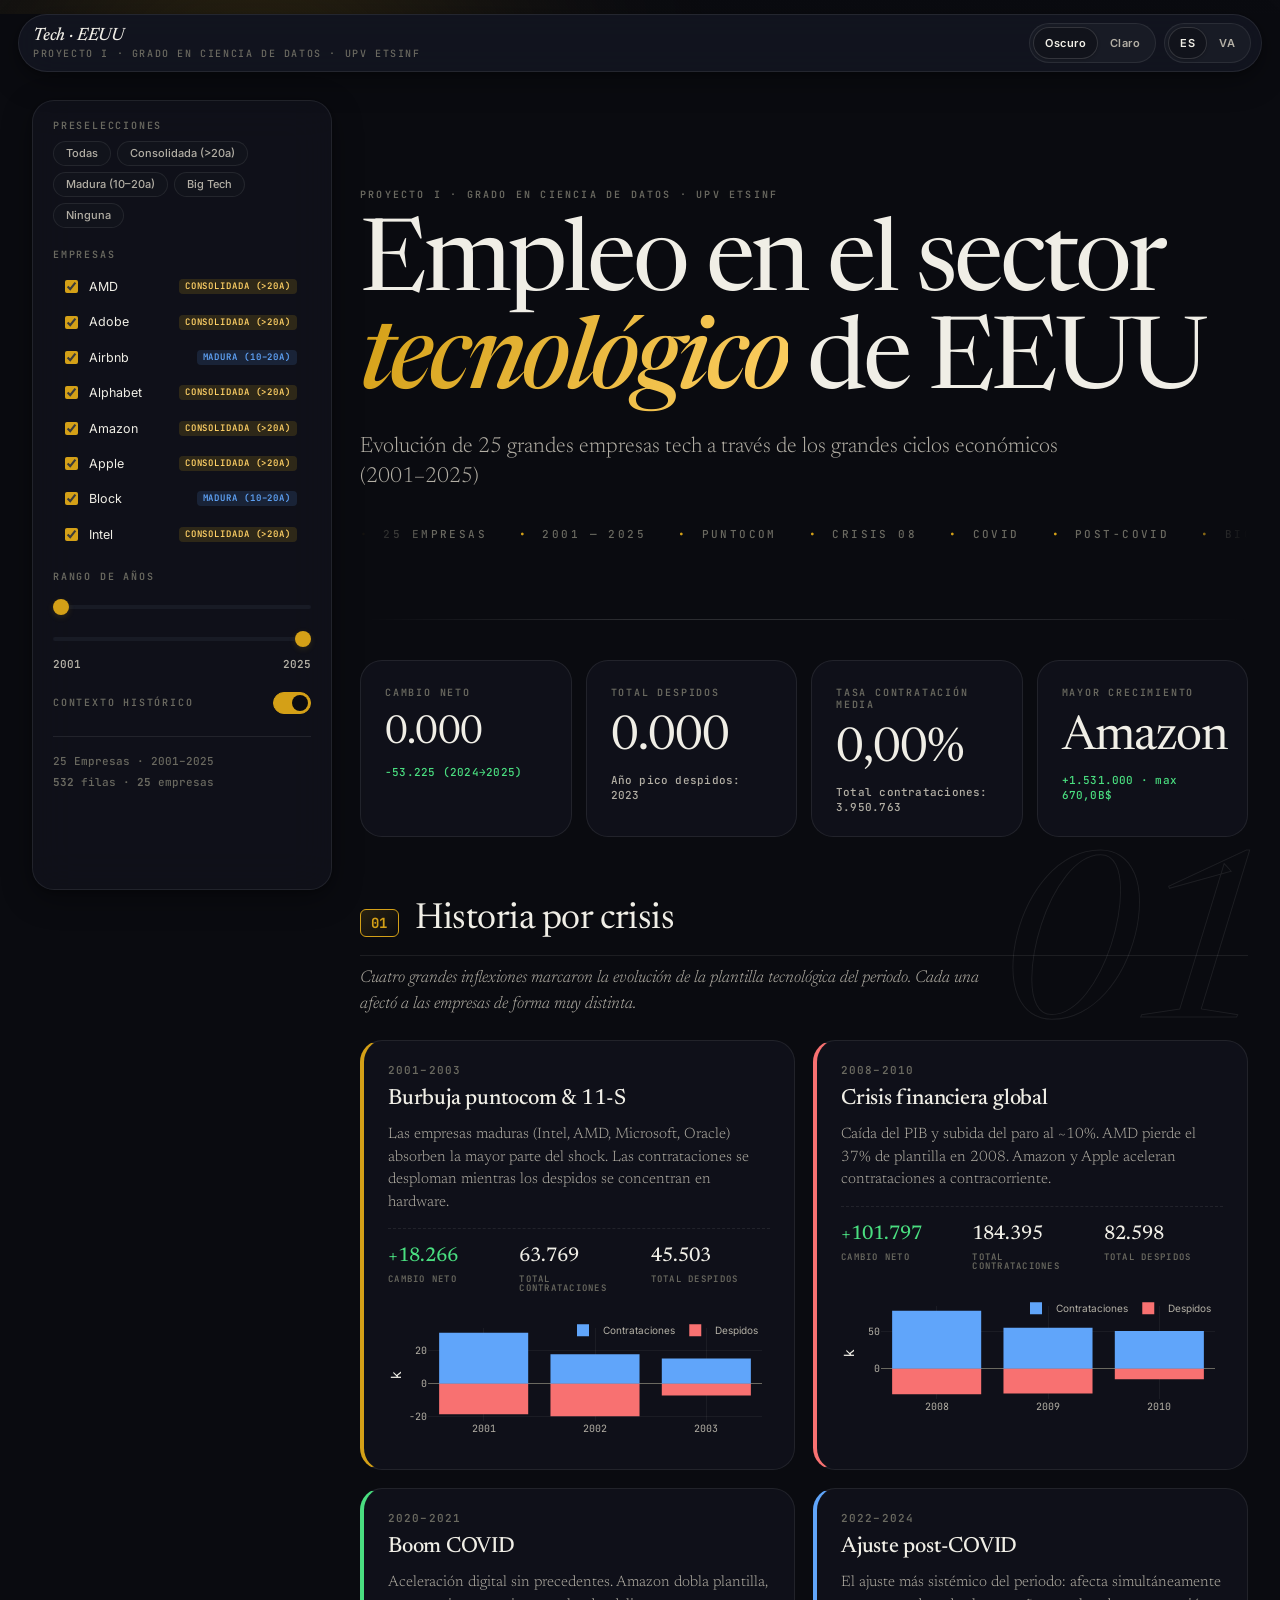
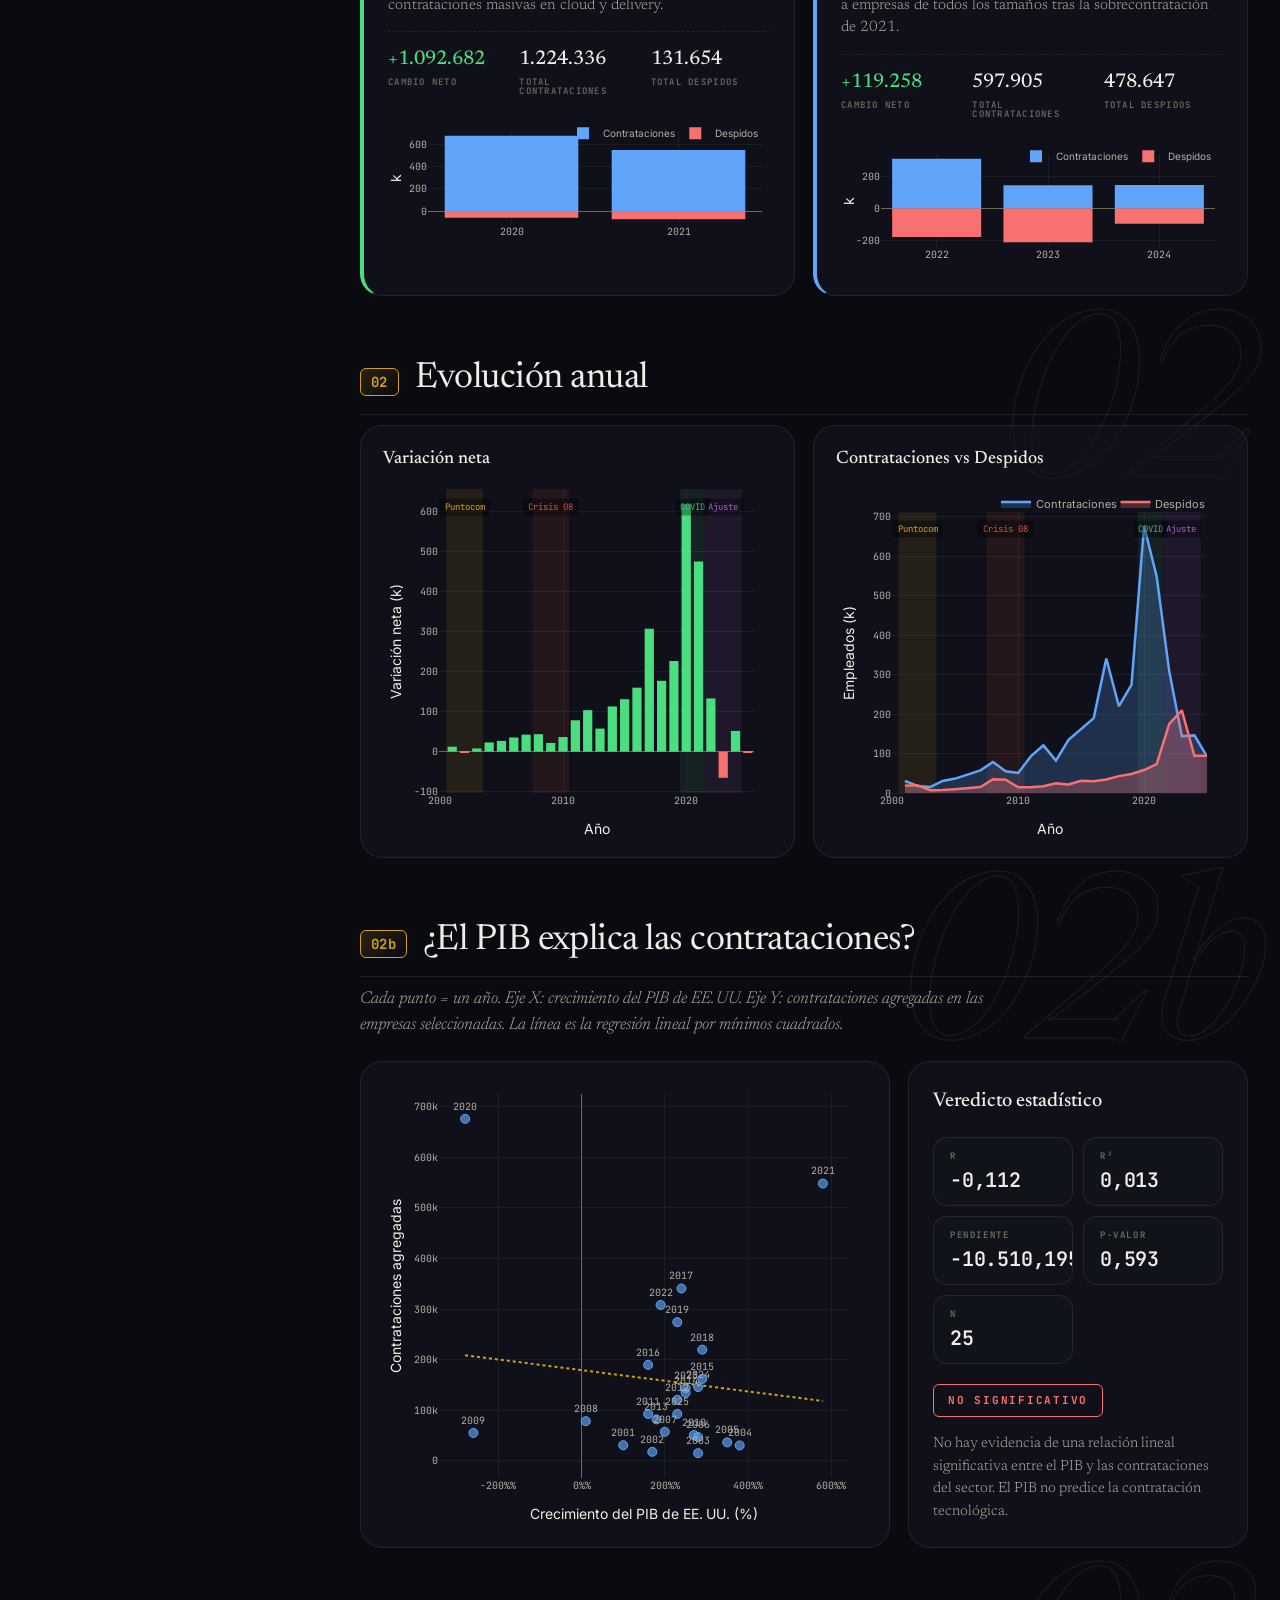
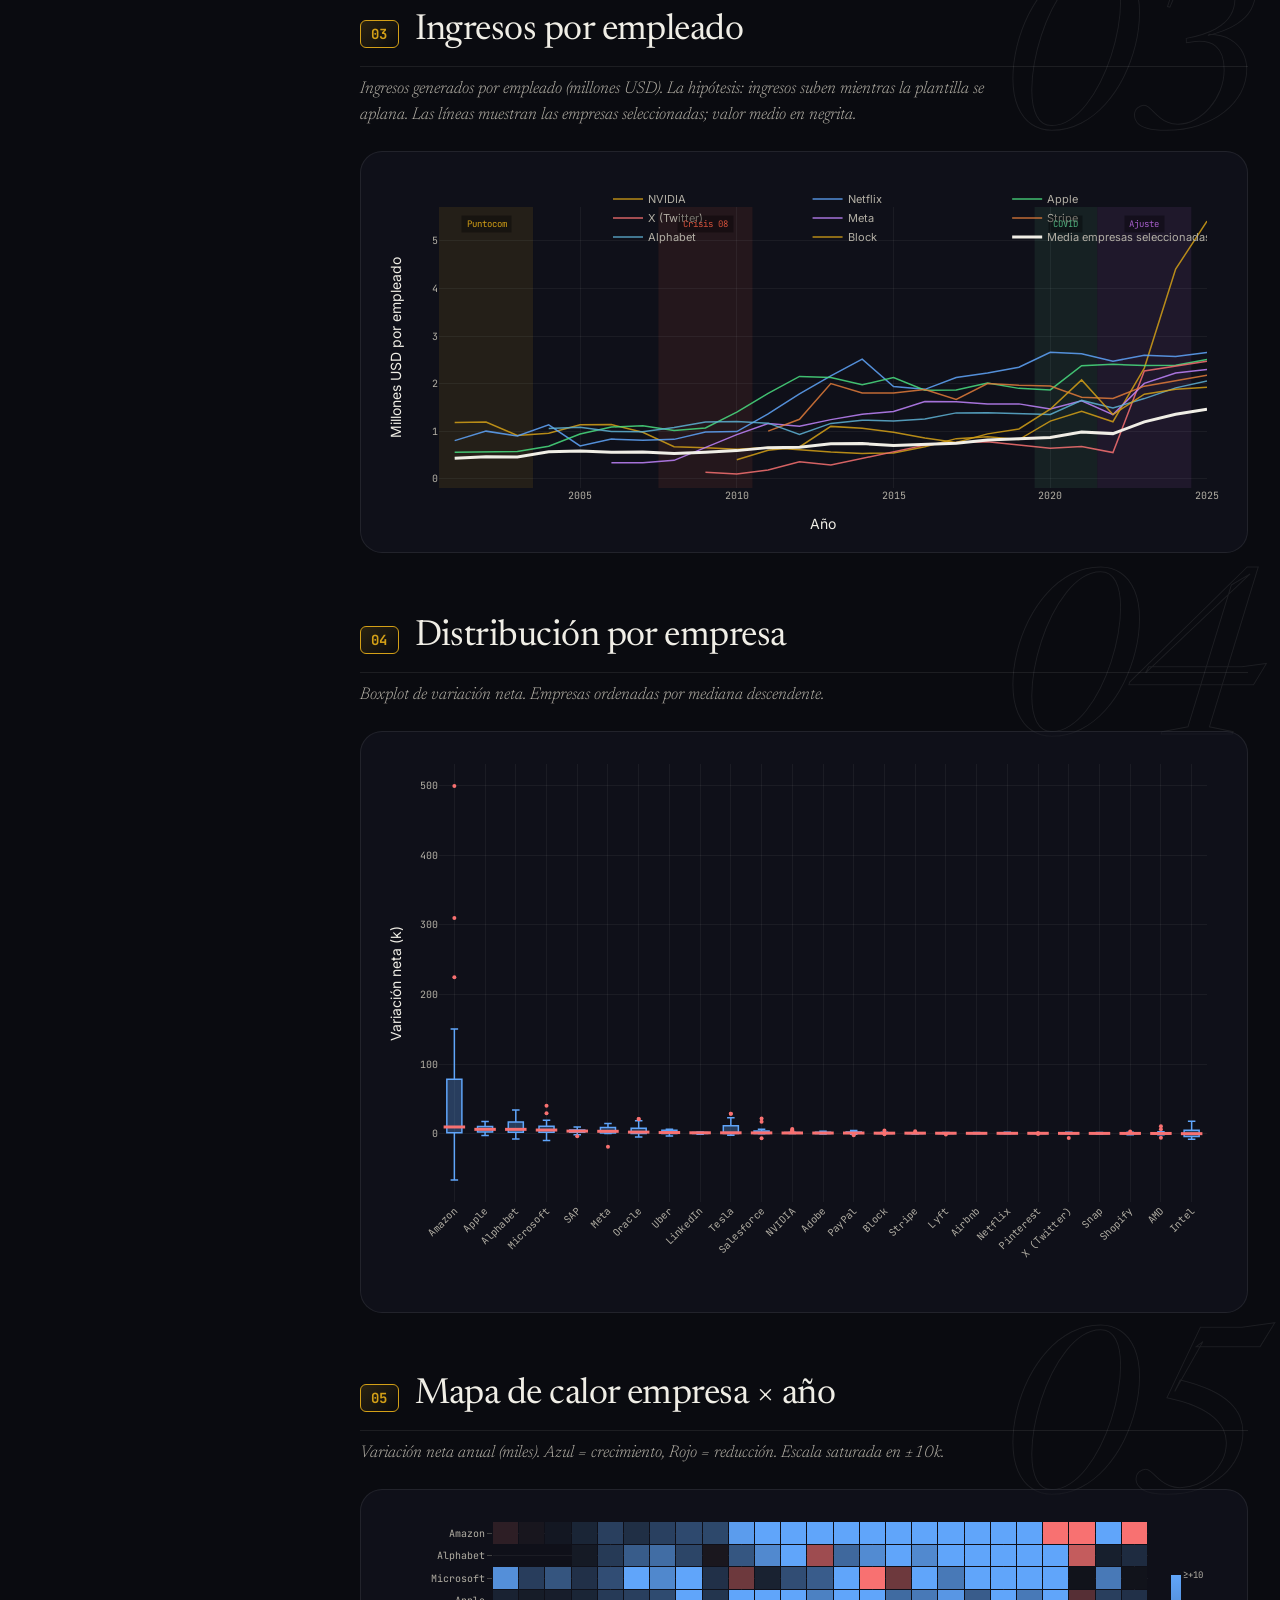
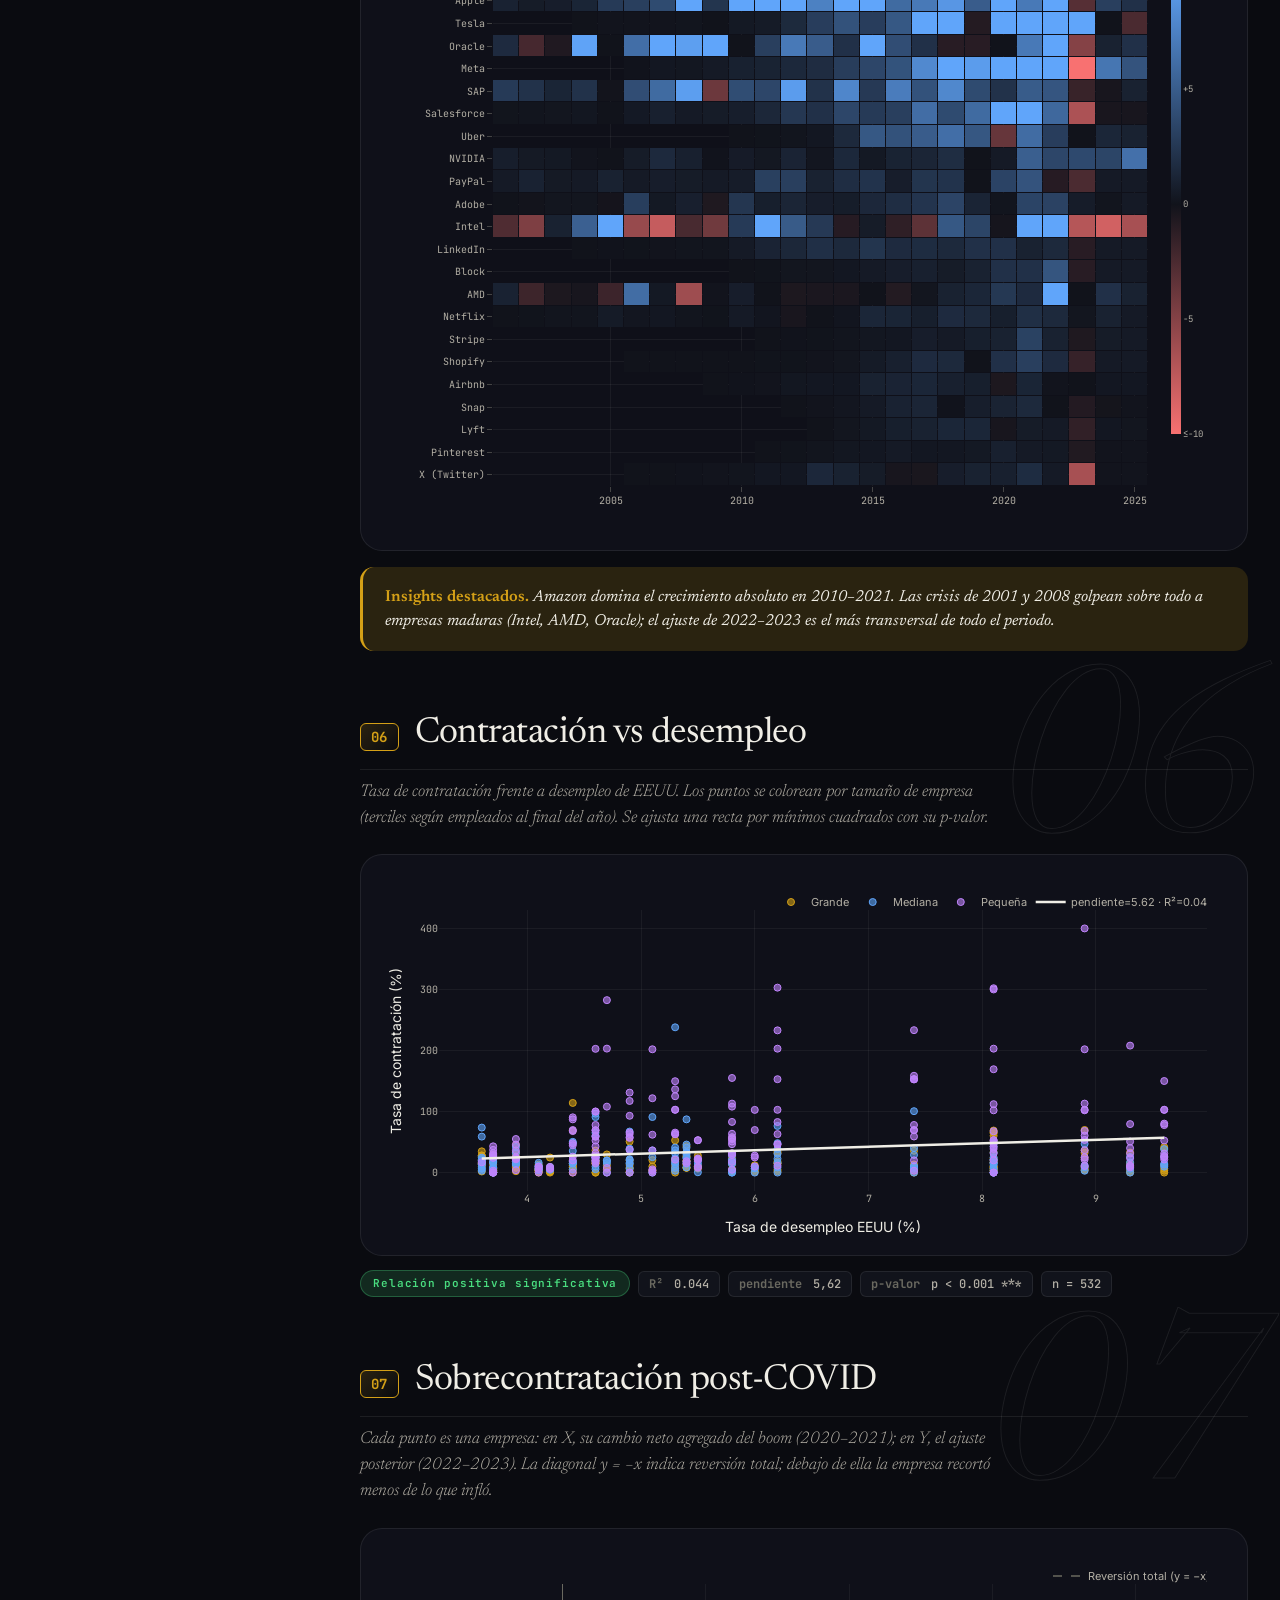
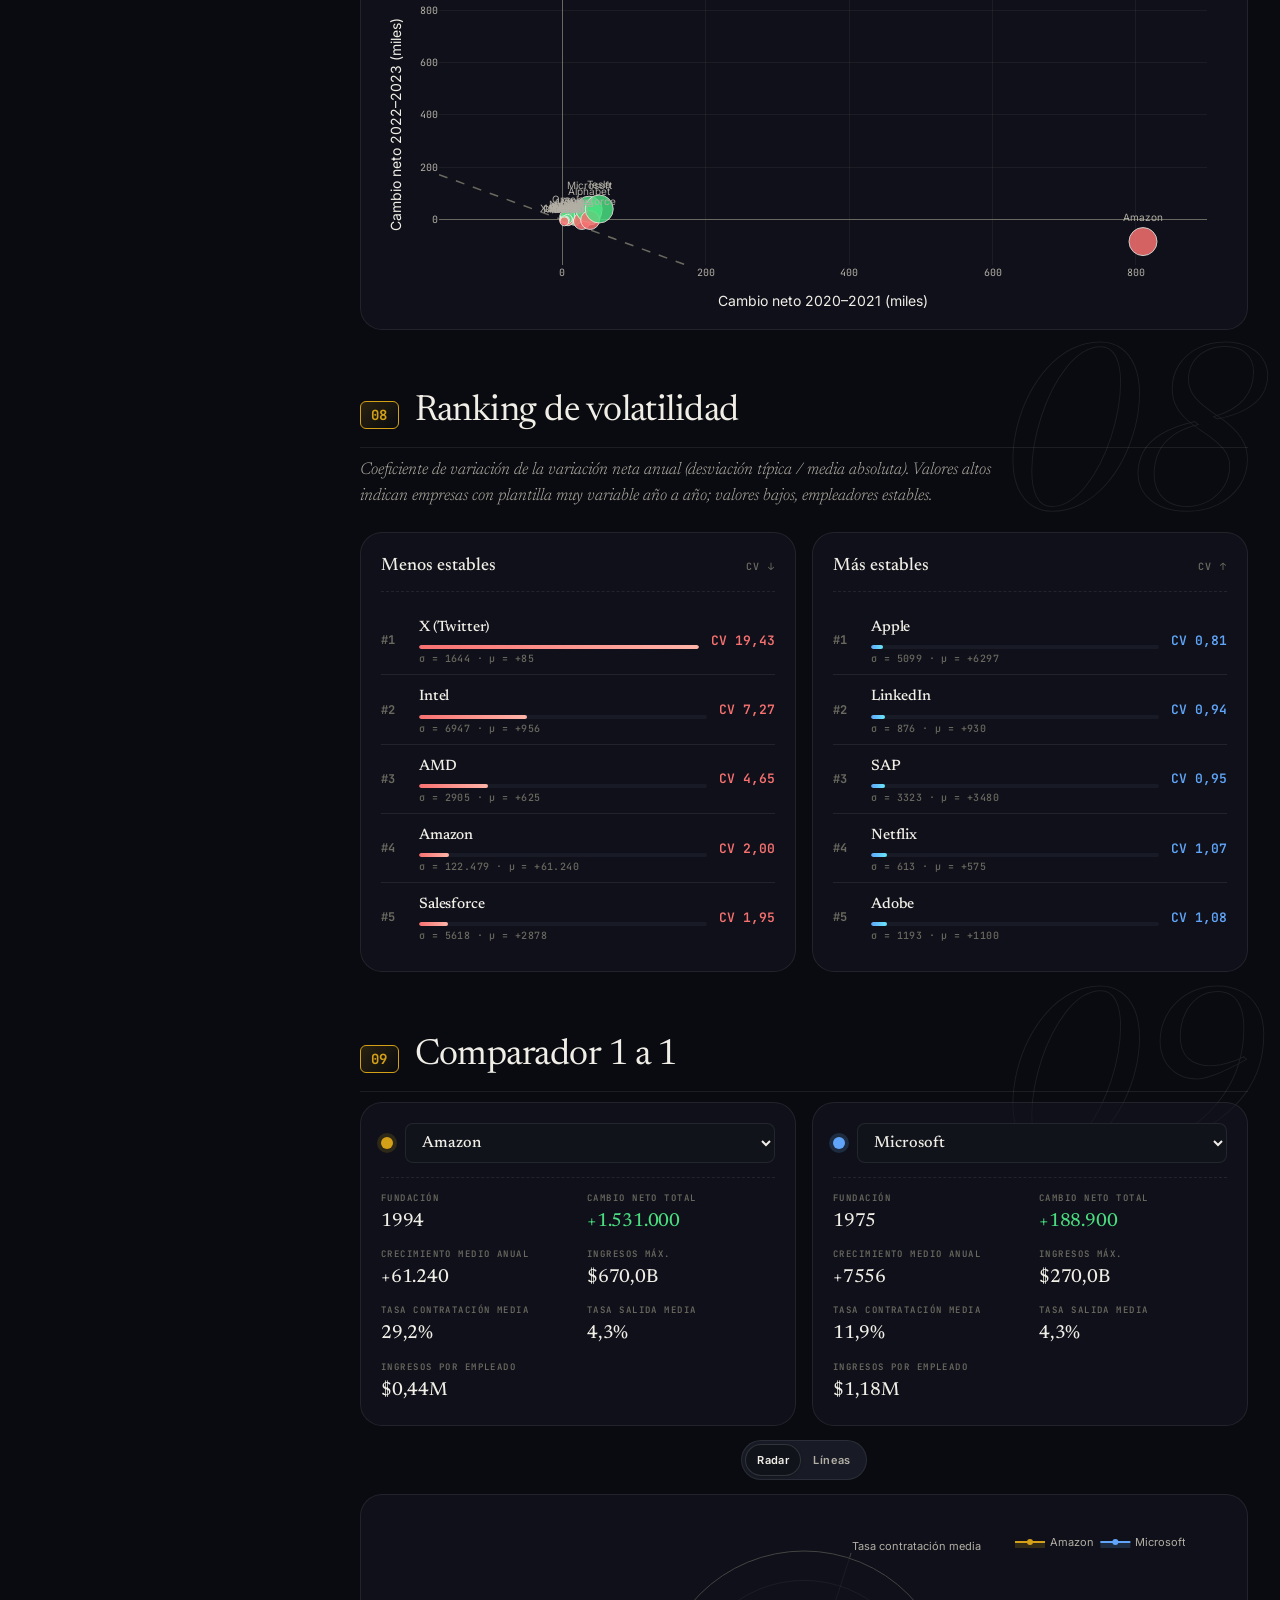
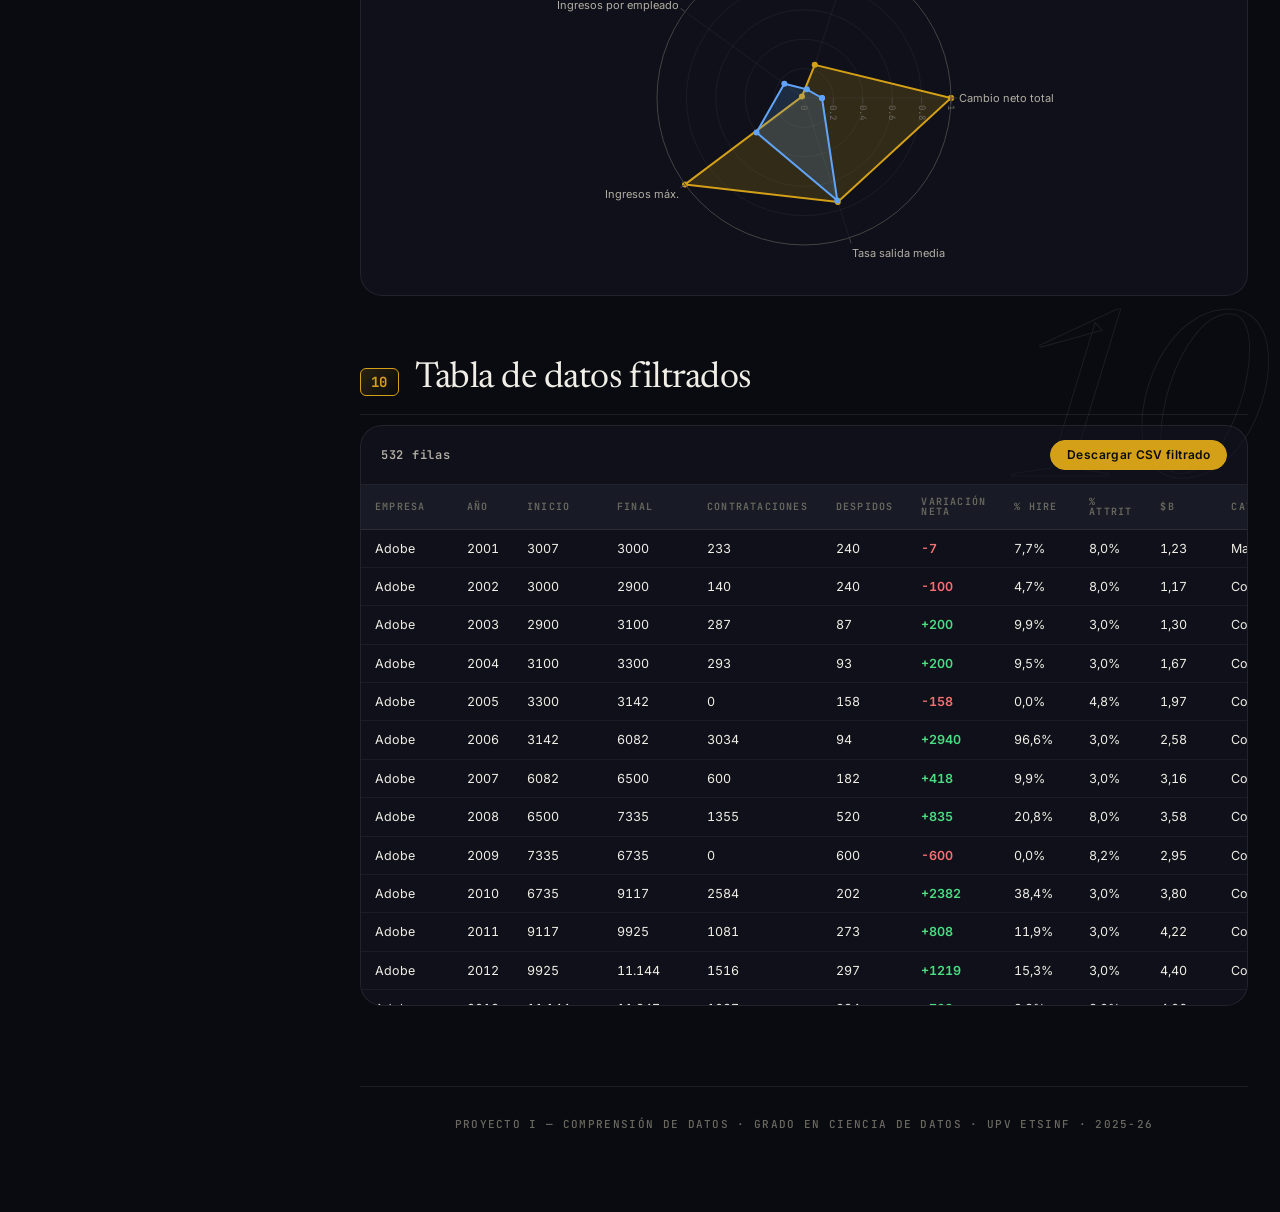
==== commit 8c39e2c5: "Update section numbers in index.html" ====
--- a/index.html
+++ b/index.html
@@ -225,7 +225,7 @@
       <!-- 09 VOLATILITY -->
       <section class="block reveal">
         <div class="section-head">
-          <span class="section-num">09</span>
+          <span class="section-num">08</span>
           <h2 class="section-title" data-i18n="sec_volatility">Ranking de volatilidad</h2>
         </div>
         <p class="section-sub" data-i18n="volatility_sub">Coeficiente de variación (σ / |μ|) de la variación neta anual.</p>
@@ -250,7 +250,7 @@
       <!-- 10 COMPARATOR -->
       <section class="block reveal">
         <div class="section-head">
-          <span class="section-num">10</span>
+          <span class="section-num">09</span>
           <h2 class="section-title" data-i18n="sec_compare">Comparador 1 a 1</h2>
         </div>
         <div class="compare-grid">
@@ -283,7 +283,7 @@
       <!-- 12 TABLE -->
       <section class="block reveal">
         <div class="section-head">
-          <span class="section-num">12</span>
+          <span class="section-num">10</span>
           <h2 class="section-title" data-i18n="sec_table">Tabla de datos filtrados</h2>
         </div>
         <div class="table-wrap">
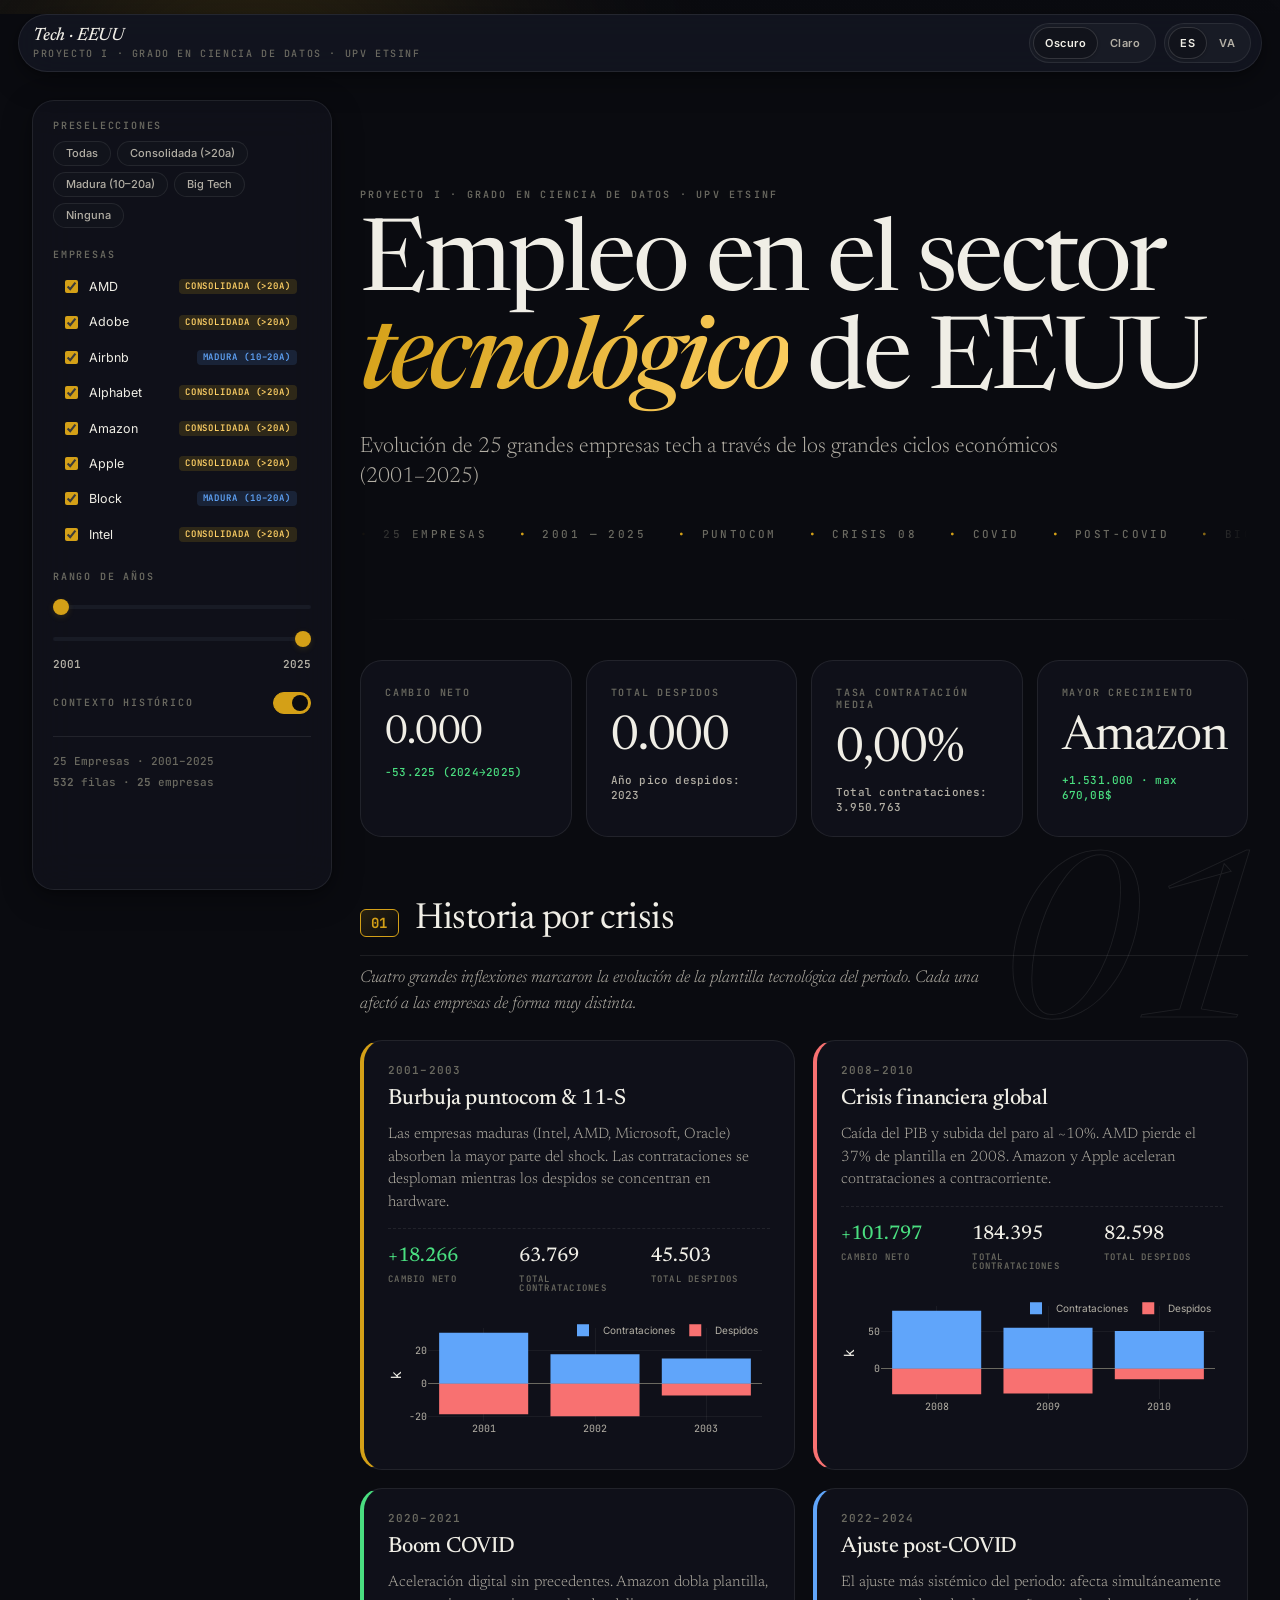
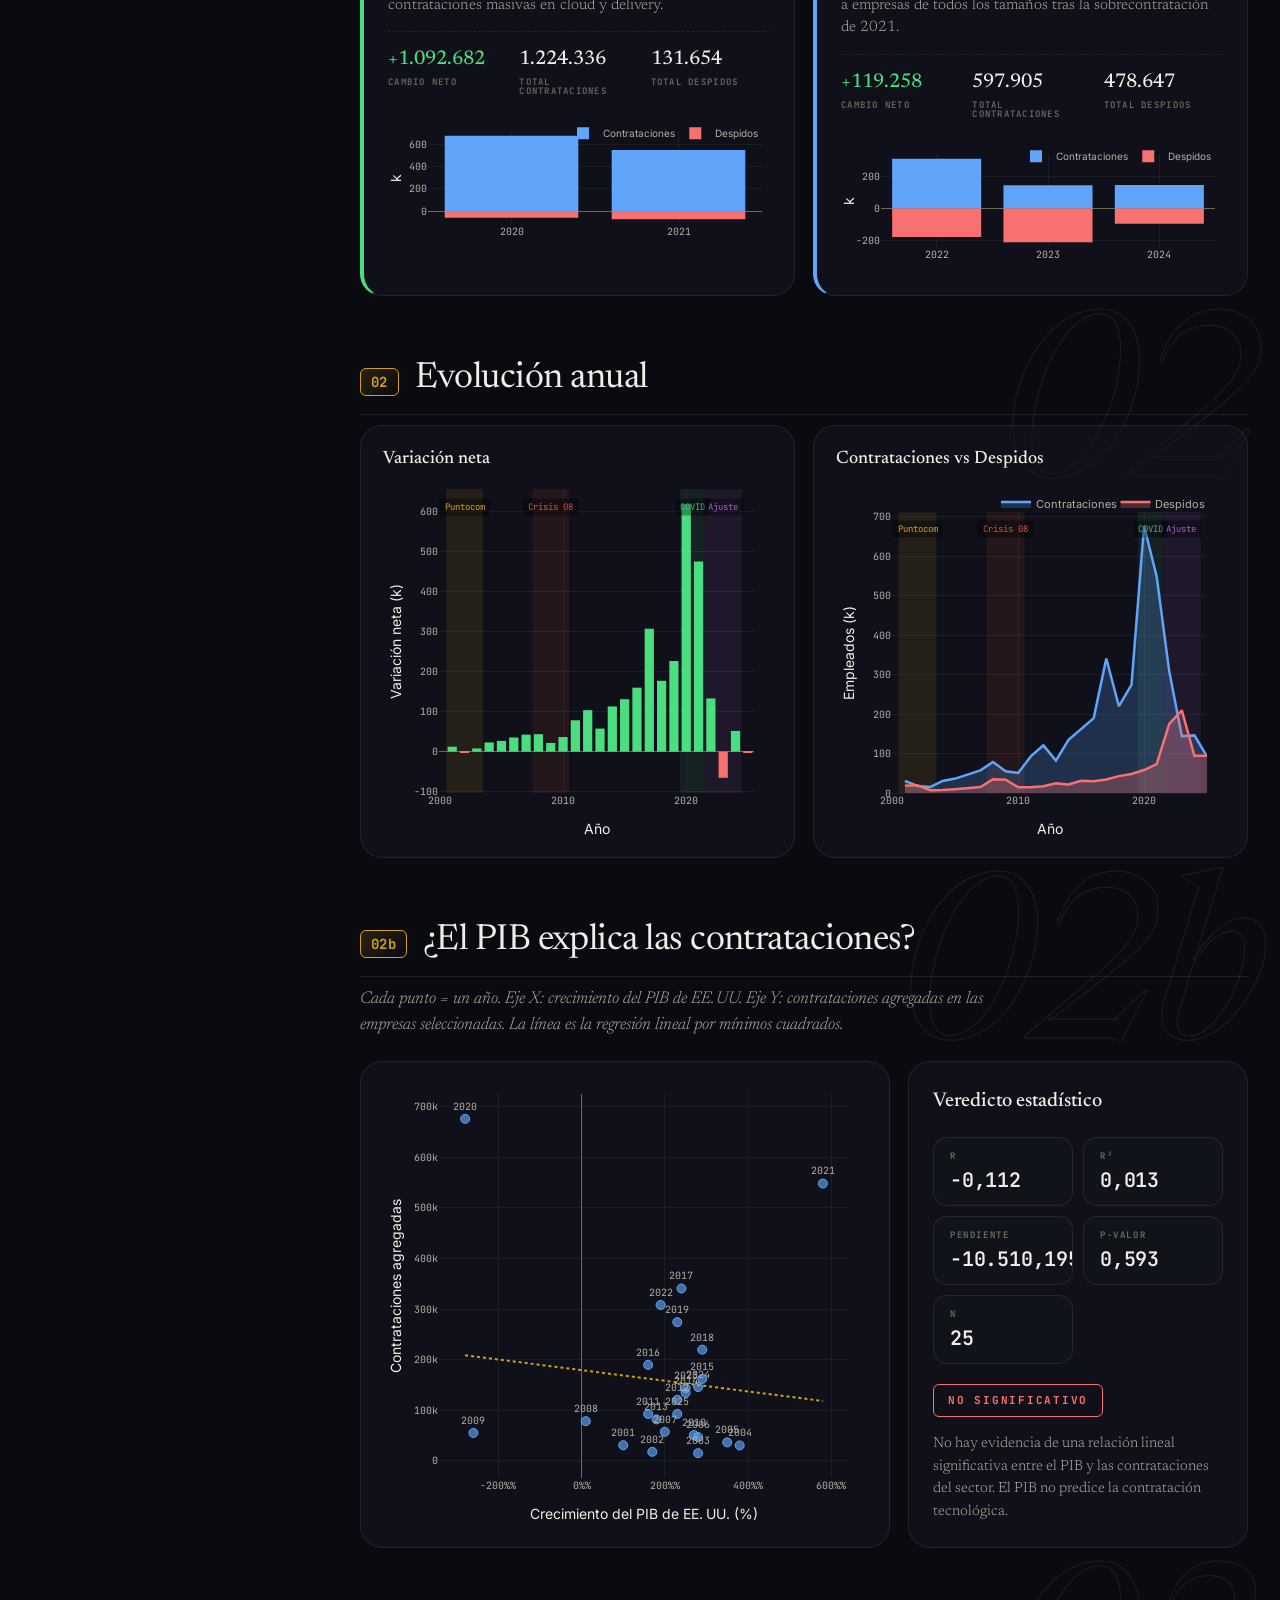
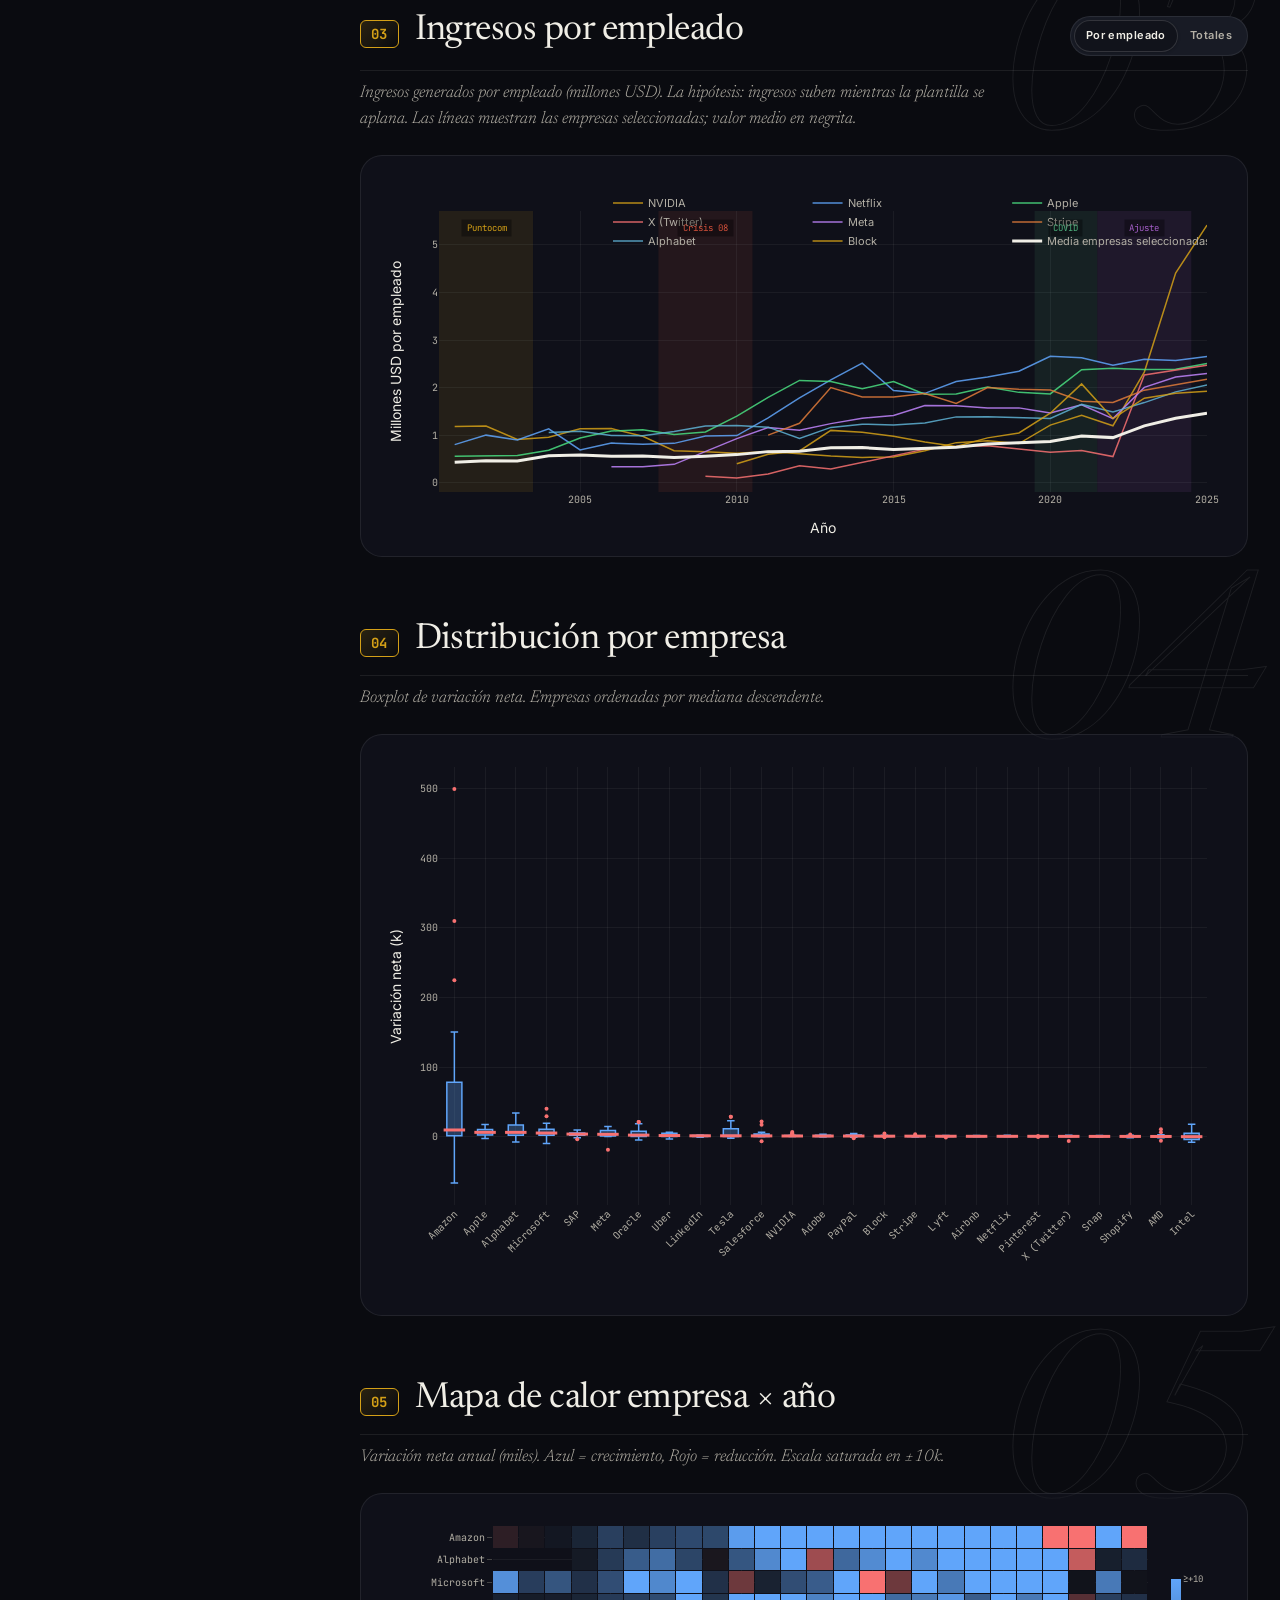
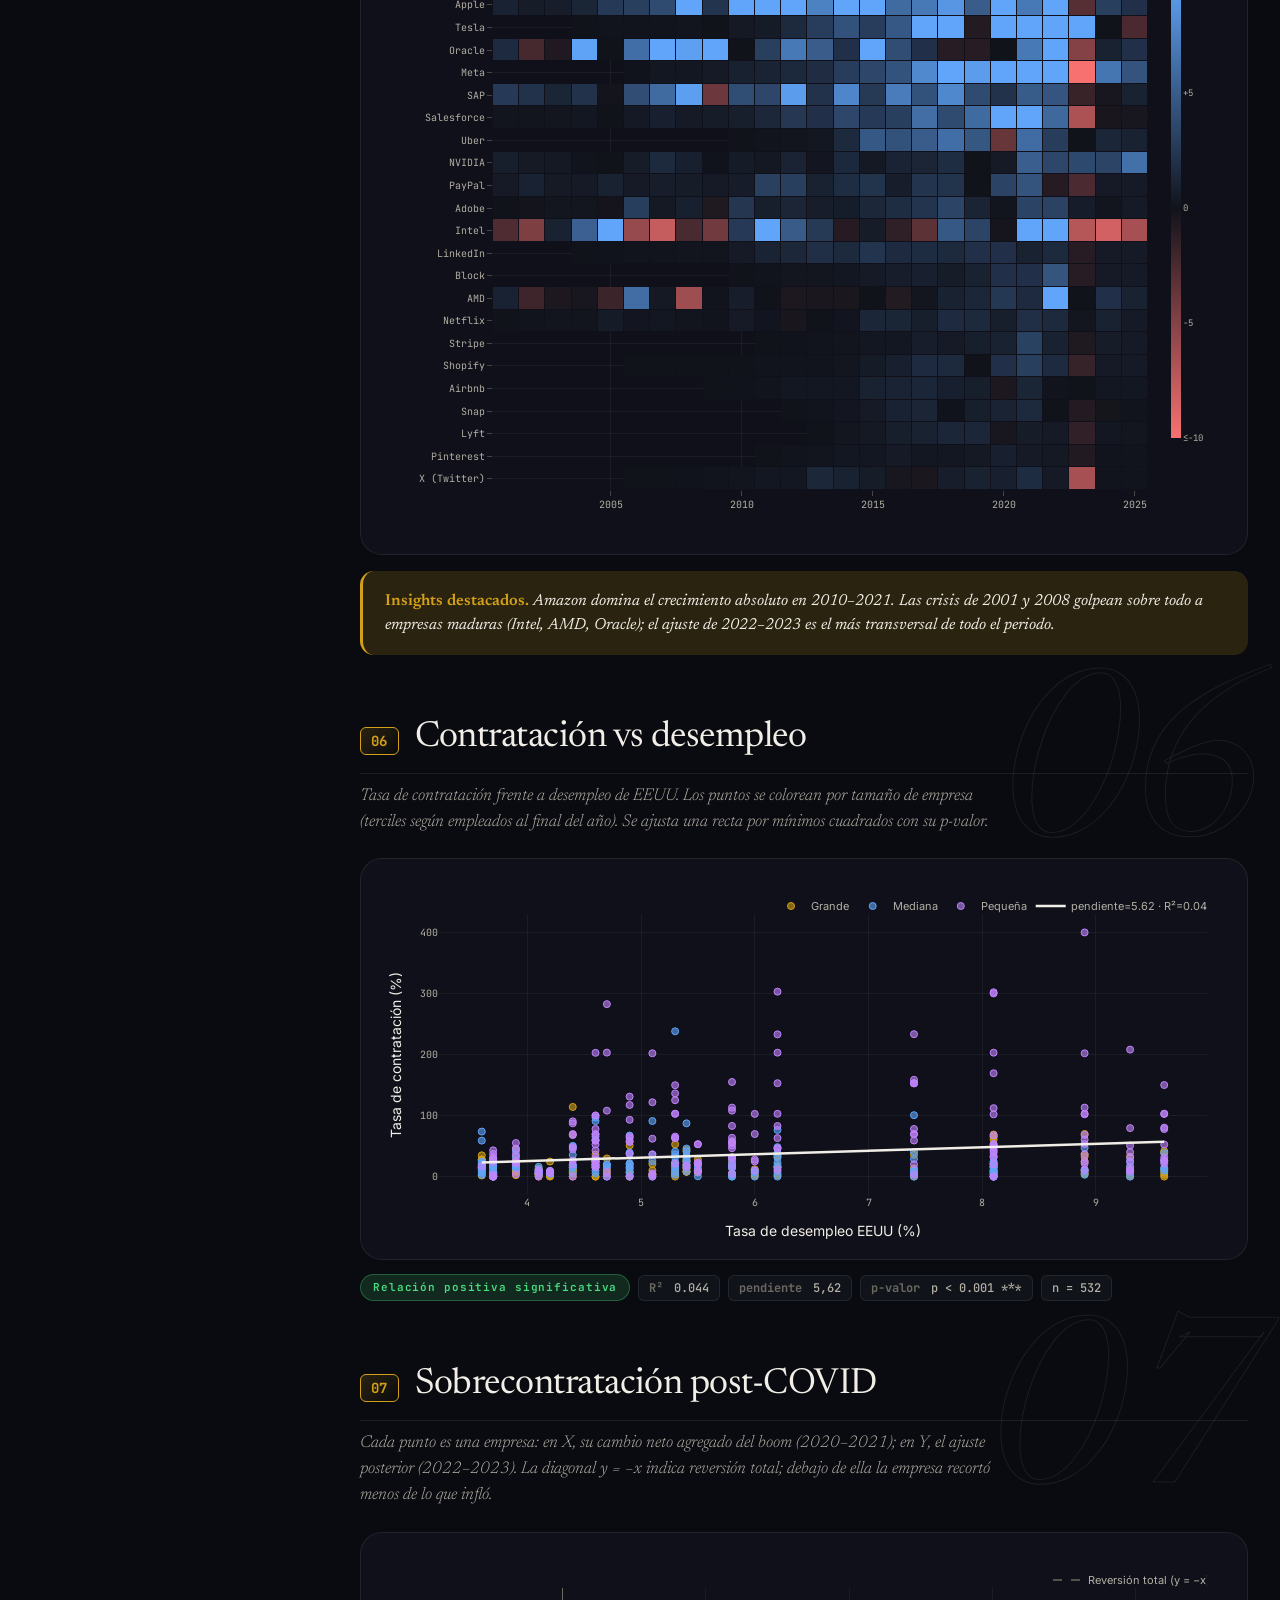
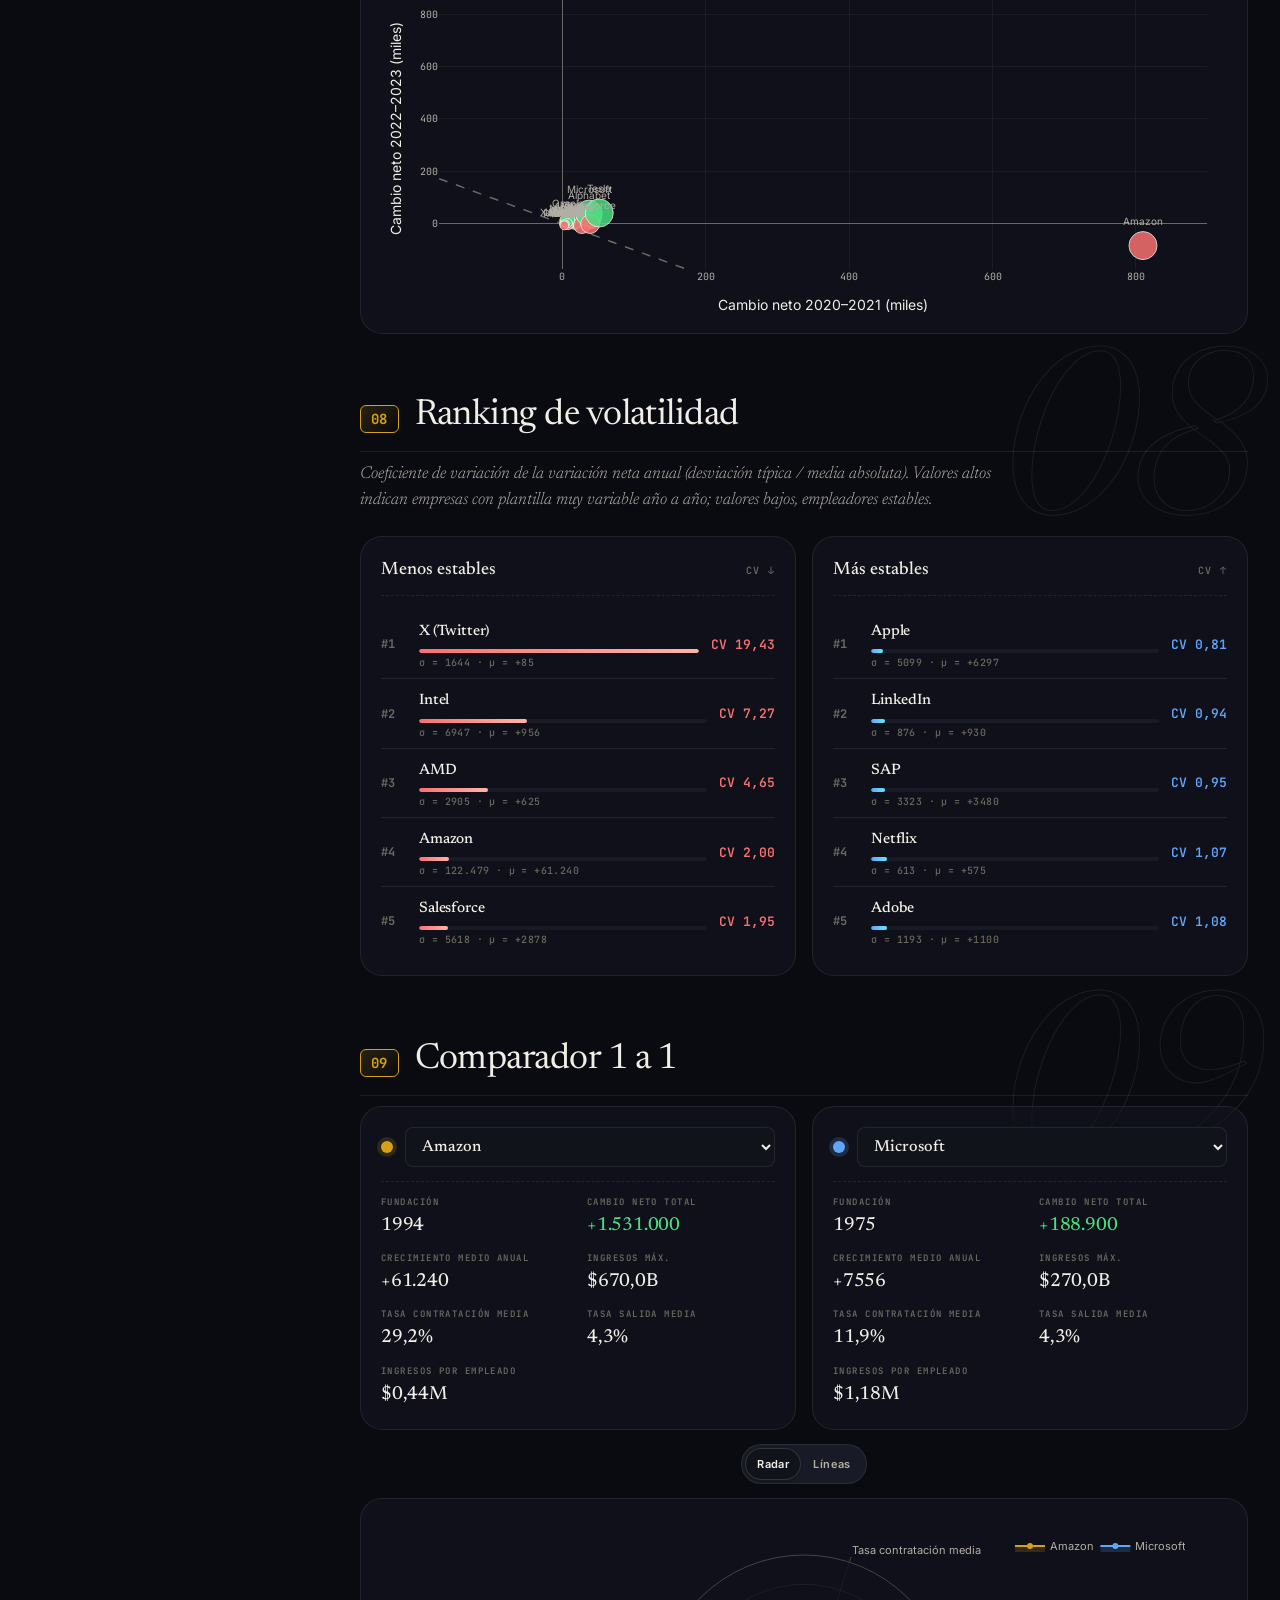
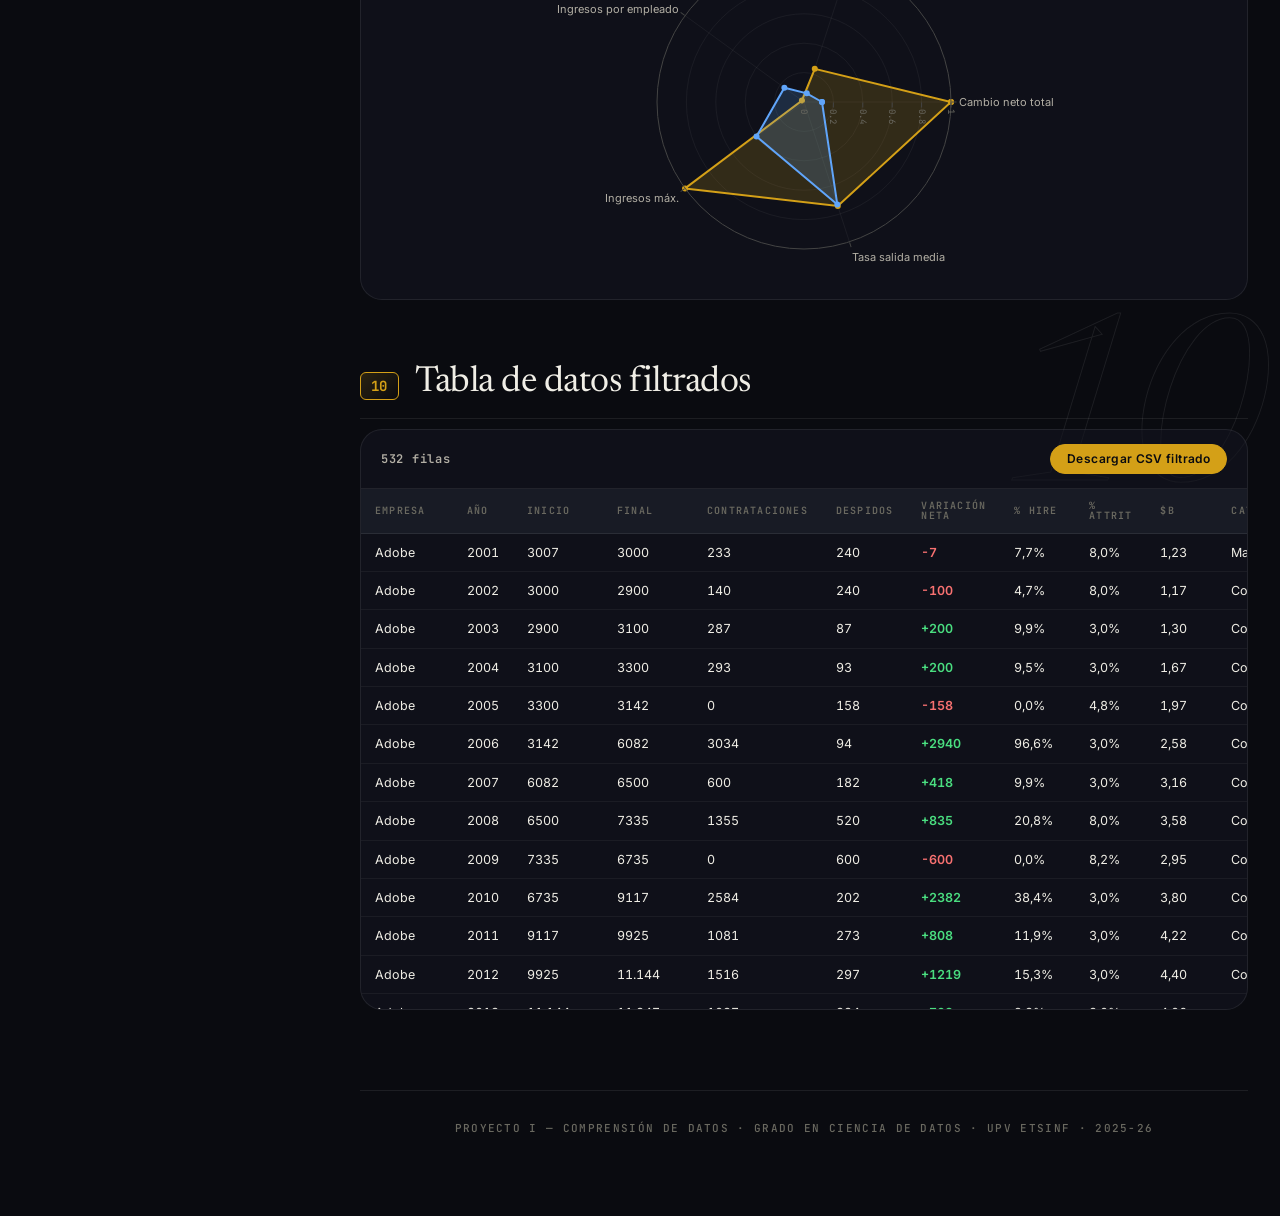
==== commit 8c4e796b: "Add revenue mode buttons for employee income section" ====
--- a/index.html
+++ b/index.html
@@ -163,6 +163,10 @@
         <div class="section-head">
           <span class="section-num">03</span>
           <h2 class="section-title" data-i18n="sec_productivity">Ingresos por empleado</h2>
+          <div class="seg" id="rev-seg" style="margin-left:auto" role="tablist" aria-label="Revenue mode">
+            <button data-revmode="perEmp" class="active" data-i18n="rev_perEmp">Por empleado</button>
+            <button data-revmode="total" data-i18n="rev_total">Totales</button>
+          </div>
         </div>
         <p class="section-sub" data-i18n="productivity_sub">Ingresos generados por empleado (millones USD).</p>
         <div class="card">
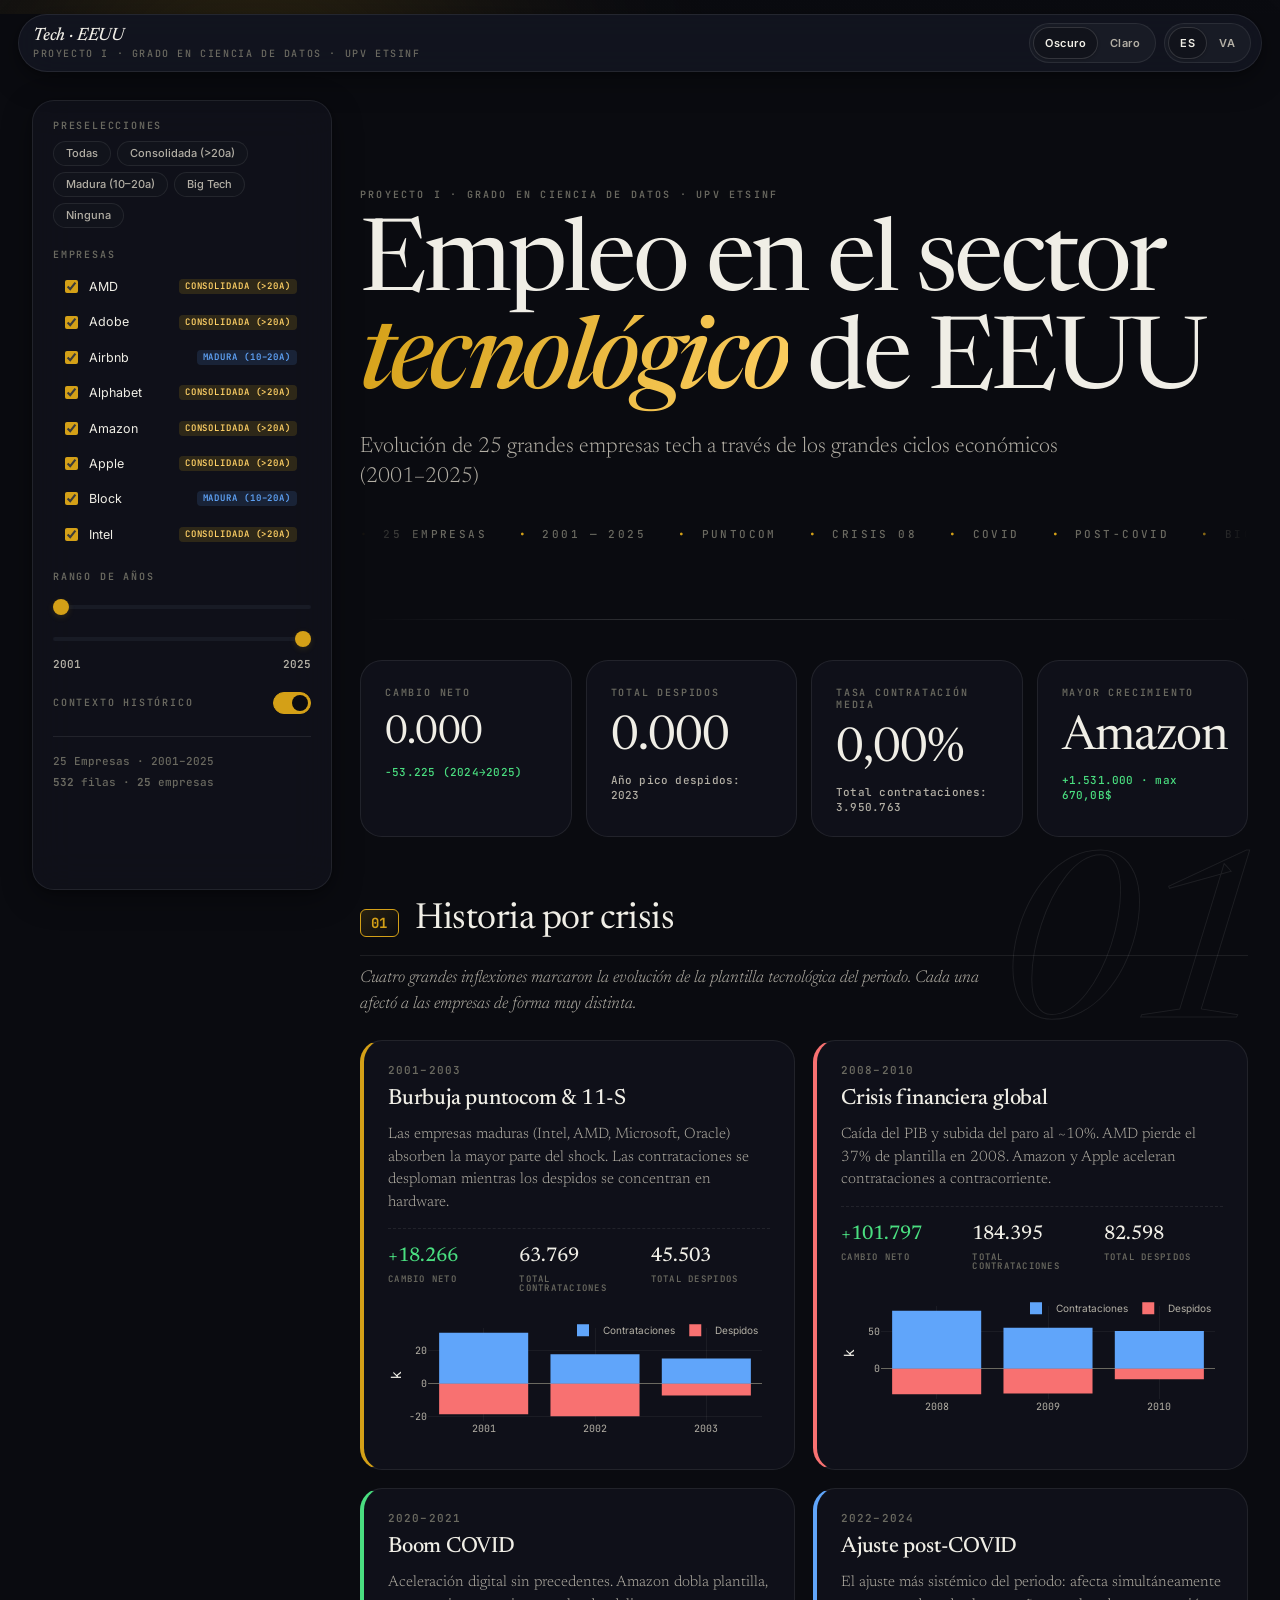
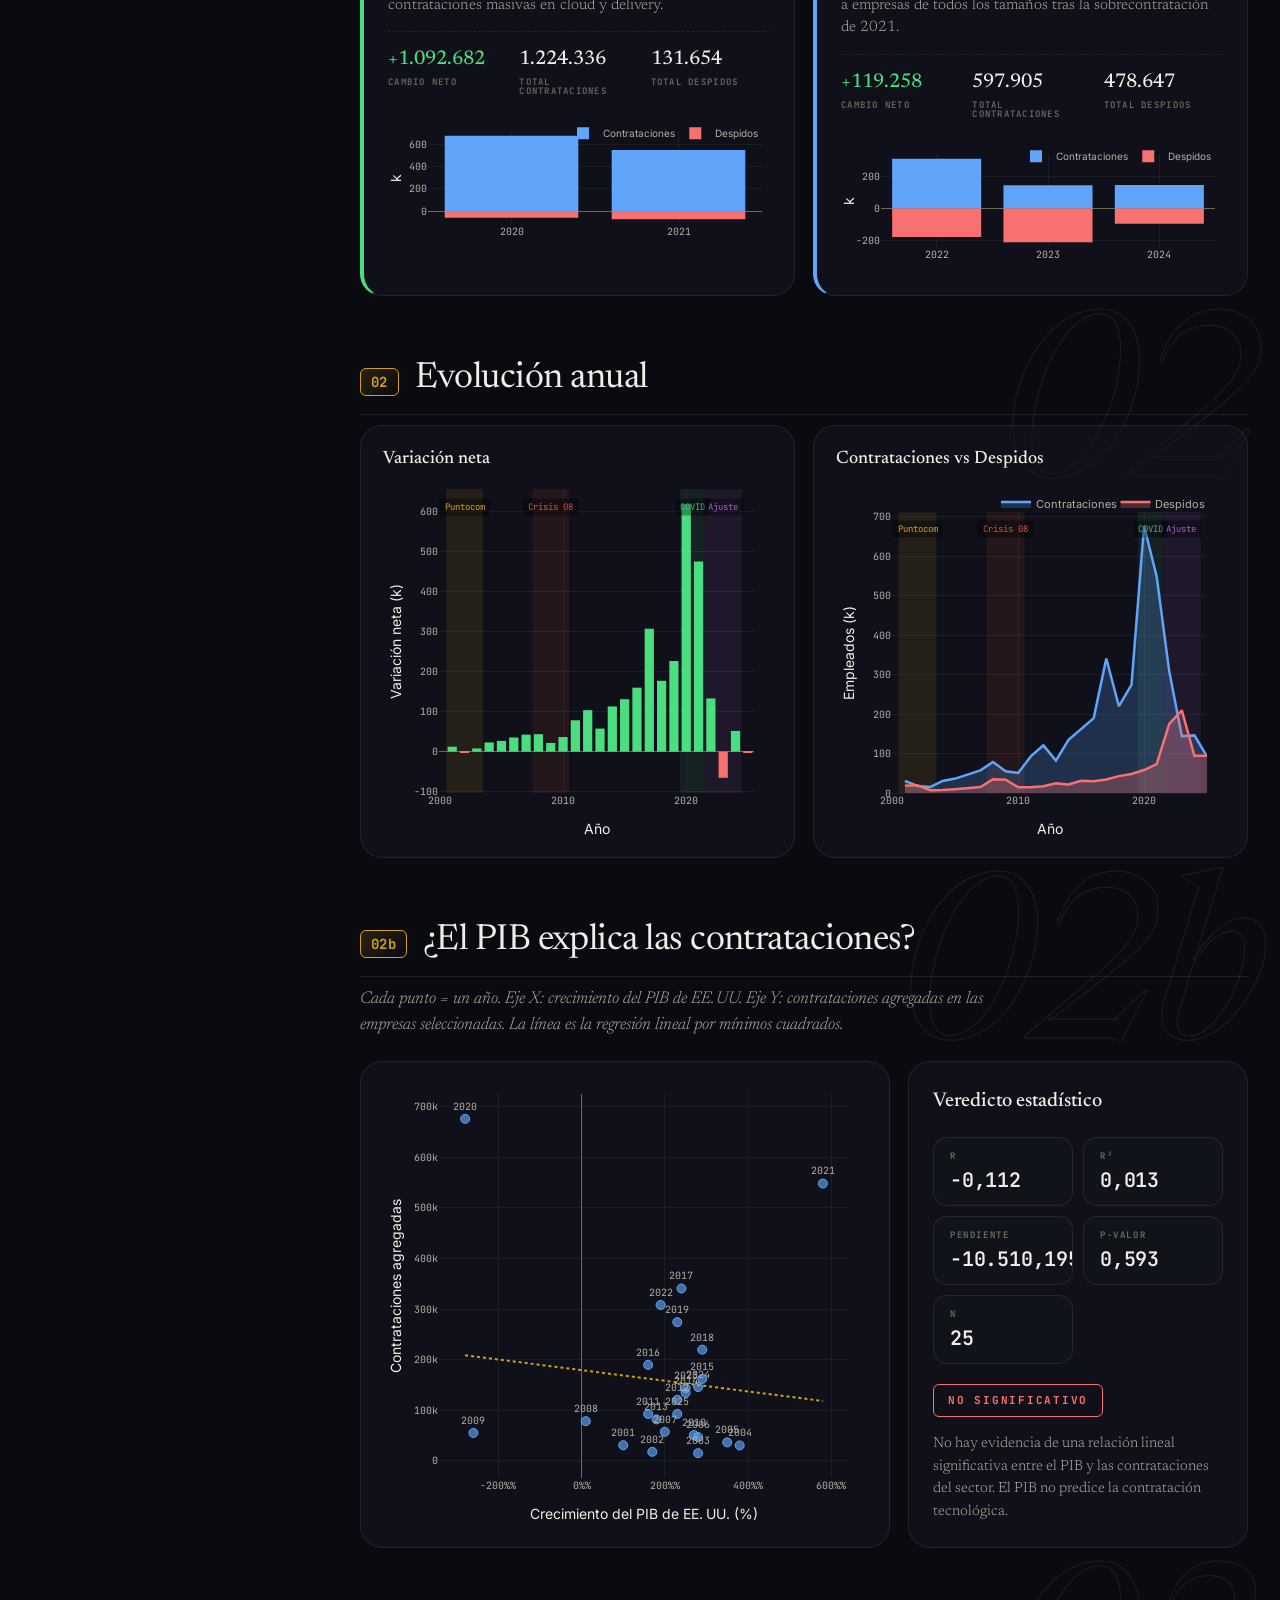
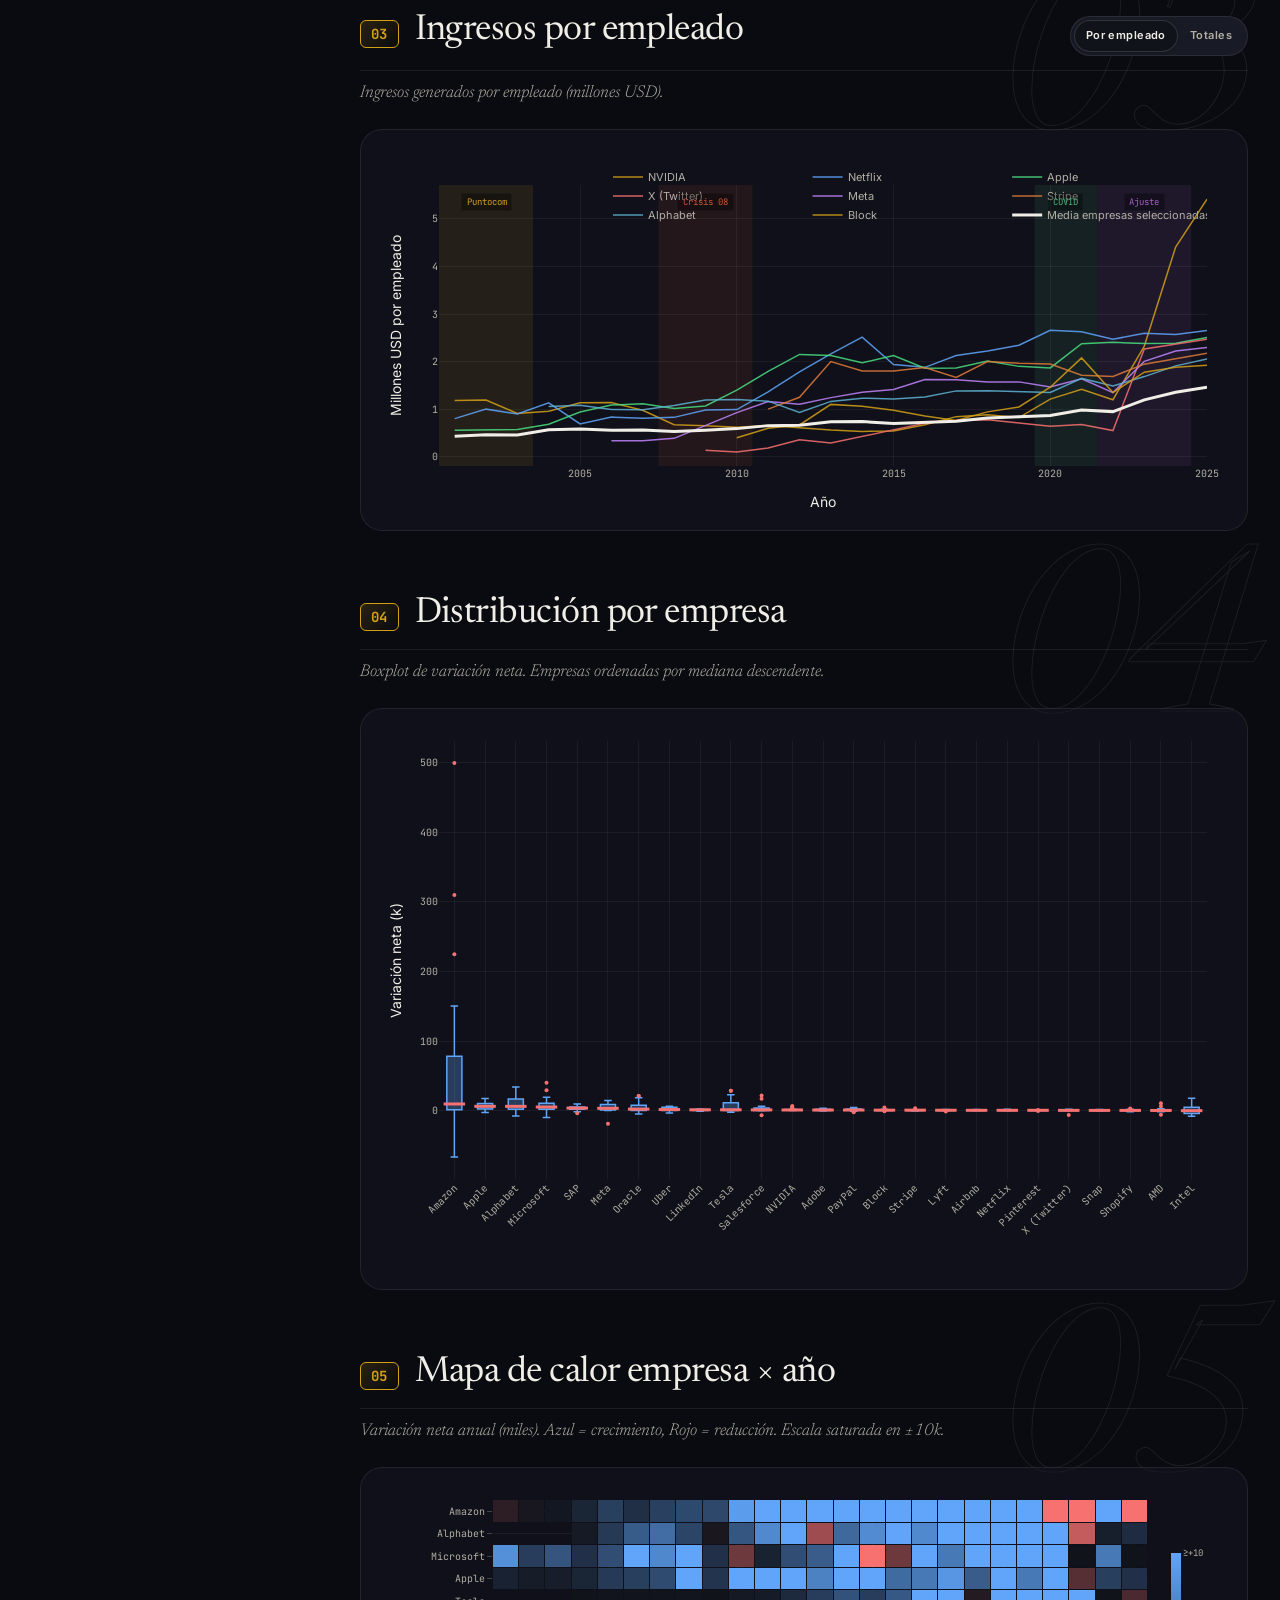
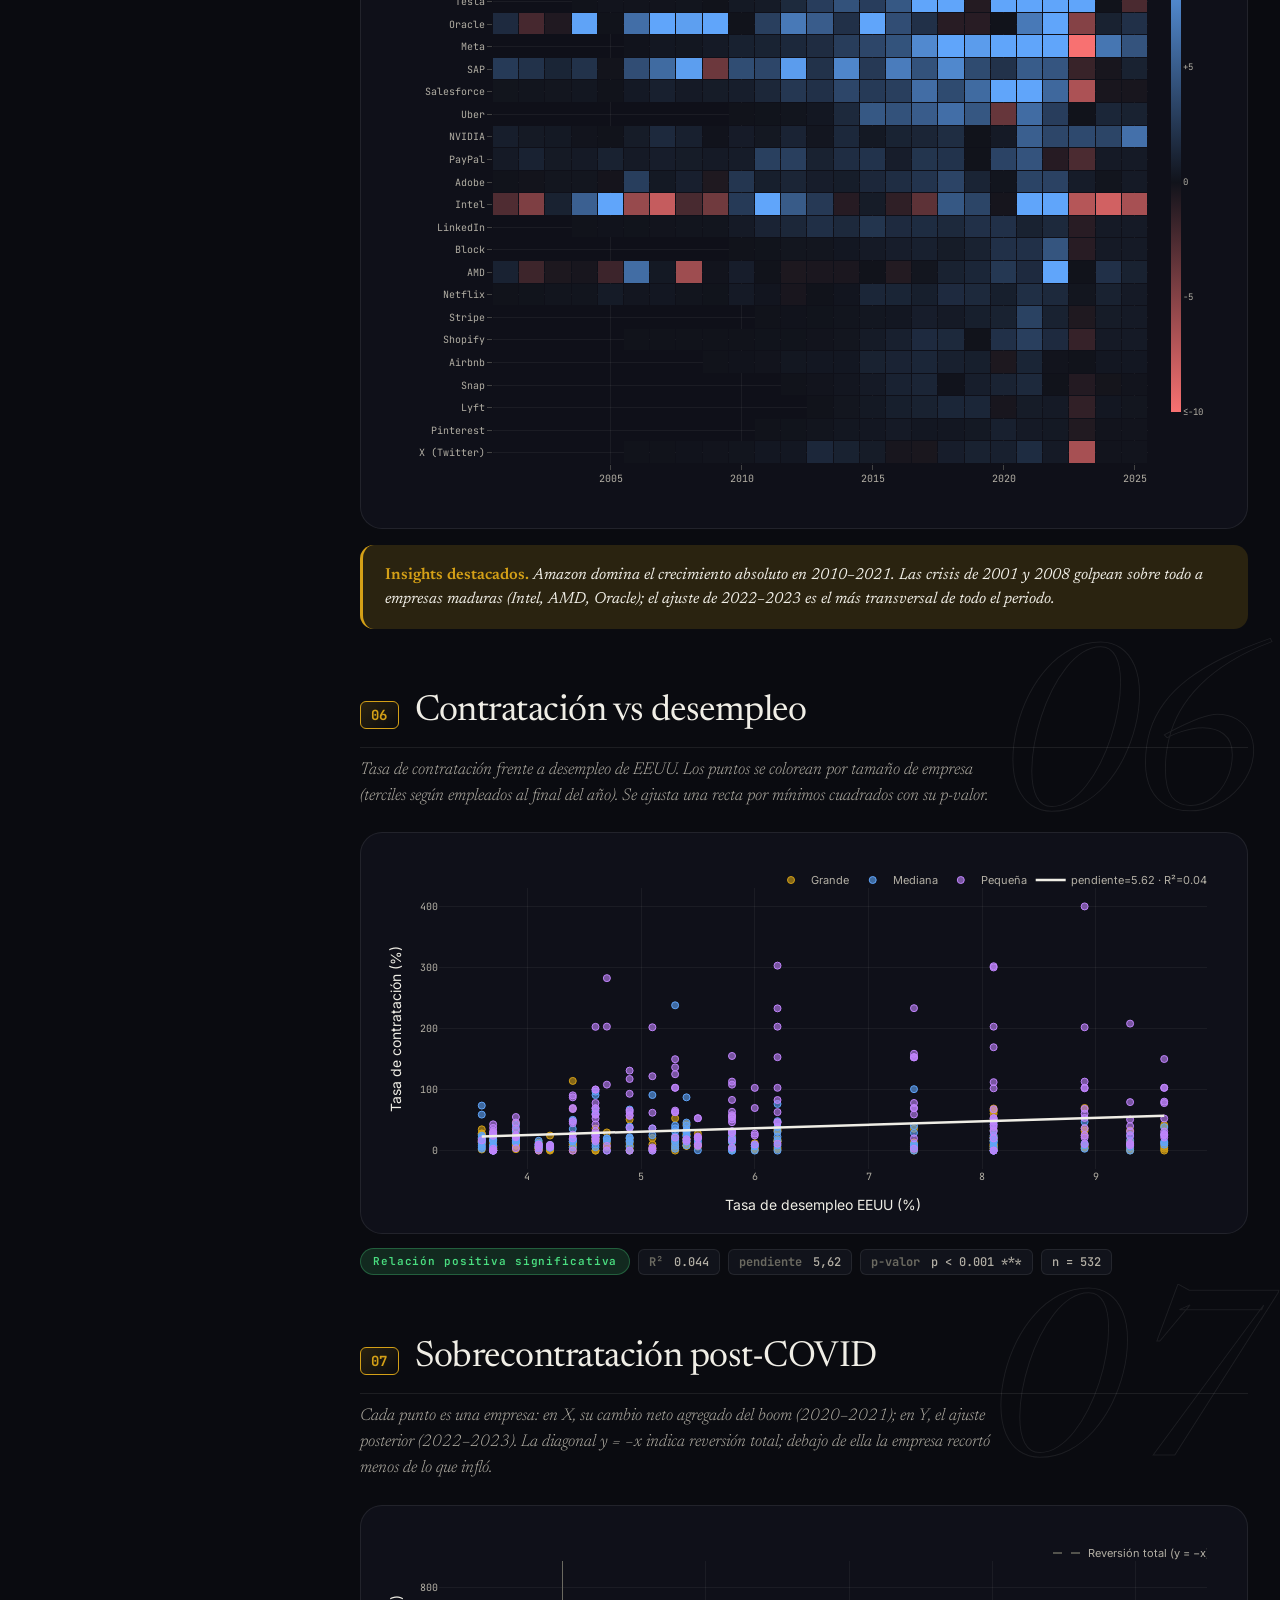
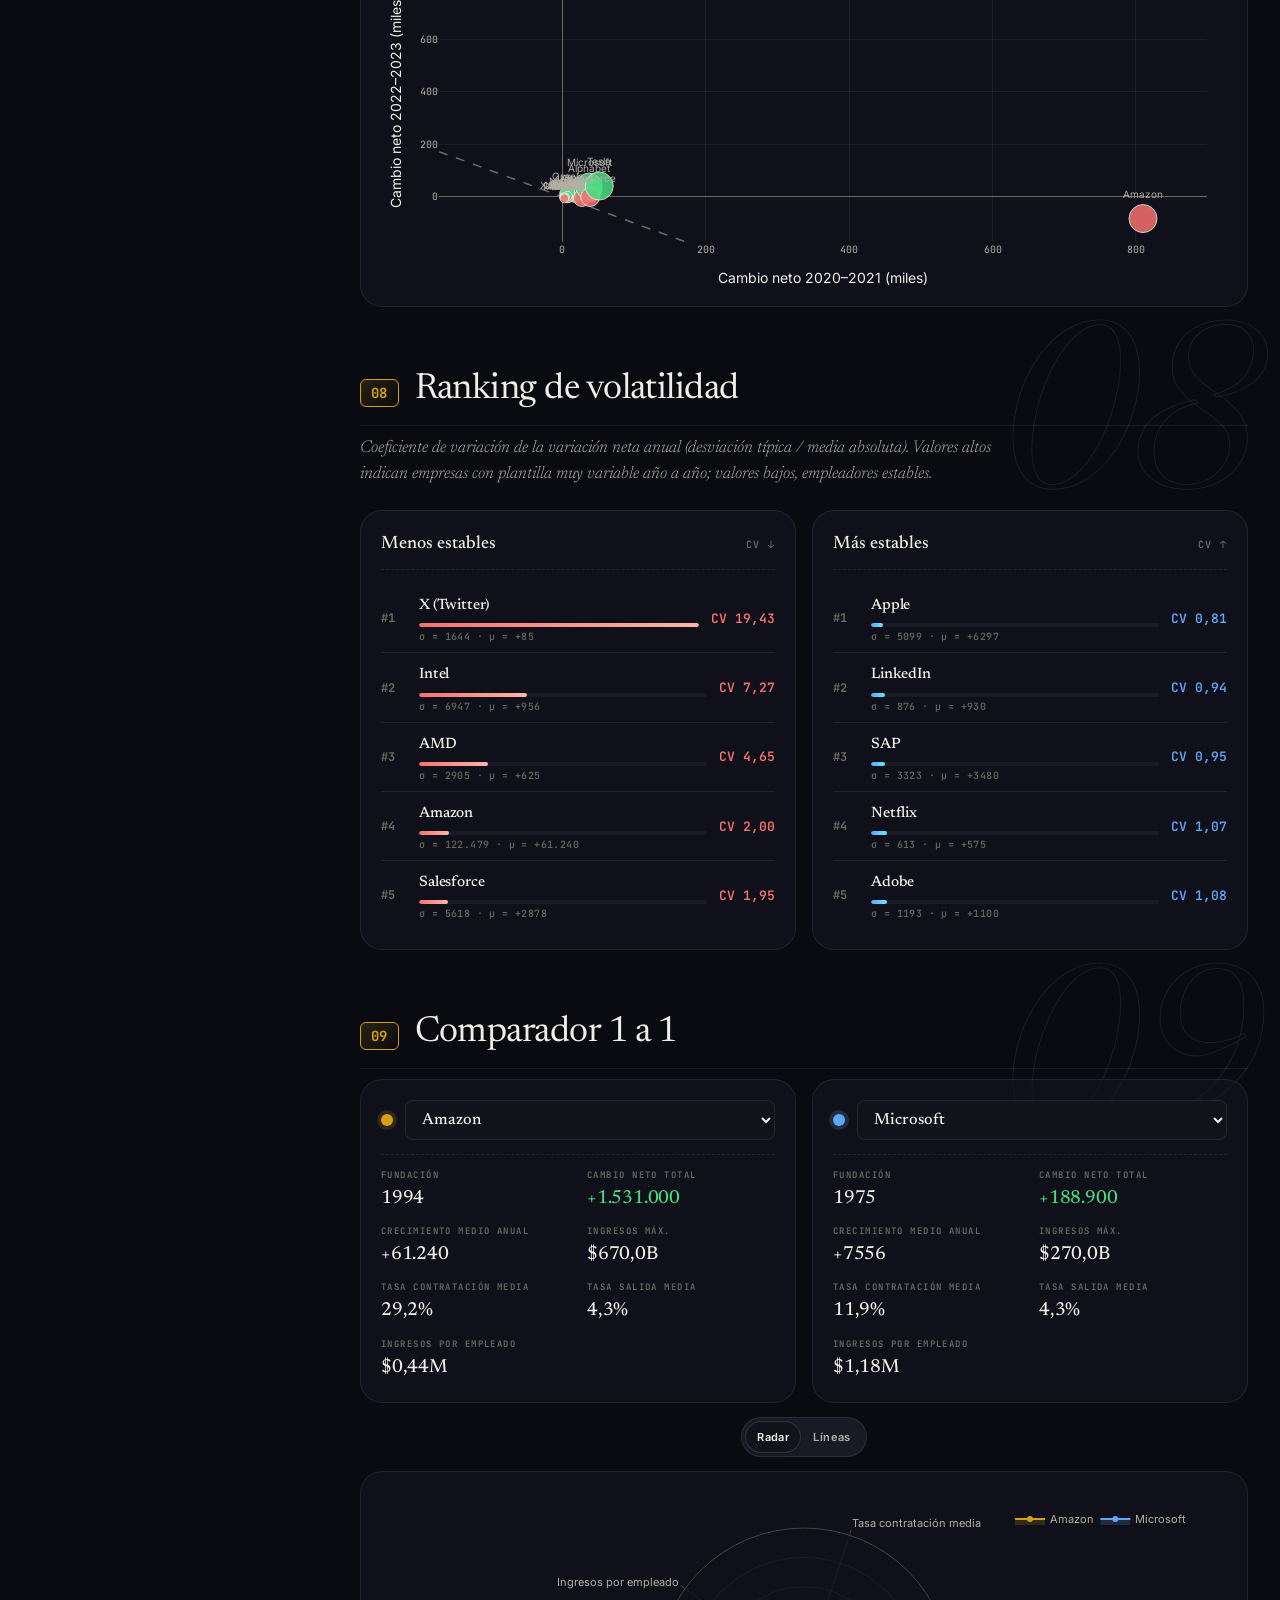
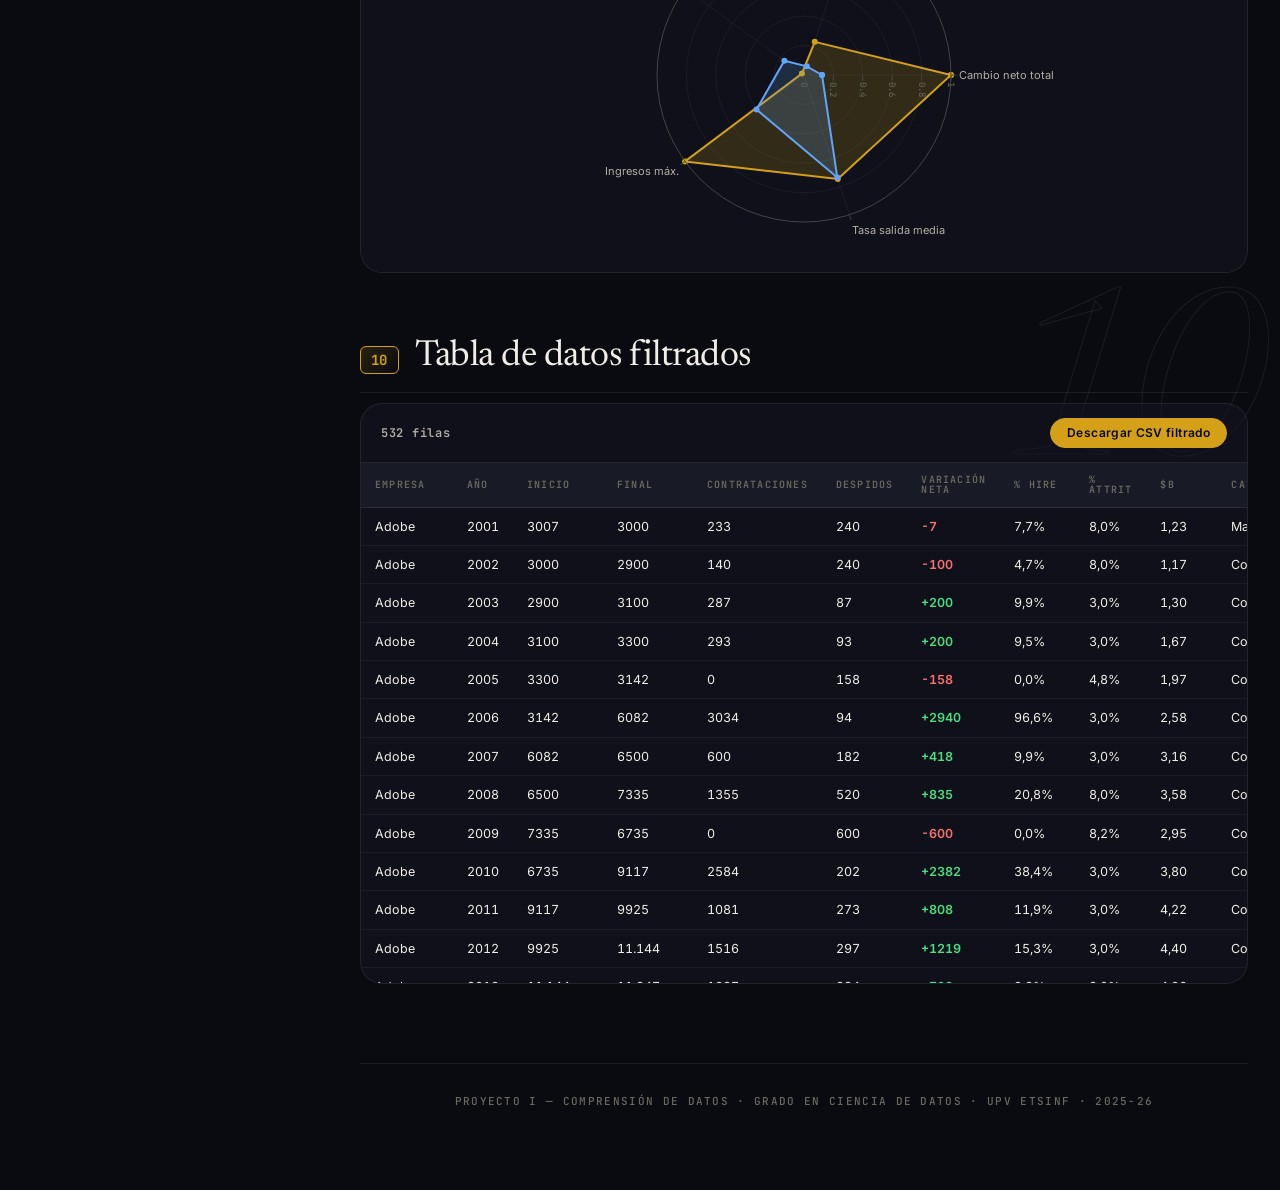
==== commit daa01998: "Update section title and subtitle IDs in index.html" ====
--- a/index.html
+++ b/index.html
@@ -162,13 +162,13 @@
       <section class="block reveal">
         <div class="section-head">
           <span class="section-num">03</span>
-          <h2 class="section-title" data-i18n="sec_productivity">Ingresos por empleado</h2>
+          <h2 class="section-title" id="prod-title">Ingresos por empleado</h2>
           <div class="seg" id="rev-seg" style="margin-left:auto" role="tablist" aria-label="Revenue mode">
             <button data-revmode="perEmp" class="active" data-i18n="rev_perEmp">Por empleado</button>
             <button data-revmode="total" data-i18n="rev_total">Totales</button>
           </div>
         </div>
-        <p class="section-sub" data-i18n="productivity_sub">Ingresos generados por empleado (millones USD).</p>
+        <p class="section-sub" id="prod-sub">Ingresos generados por empleado (millones USD).</p>
         <div class="card">
           <div class="chart" id="ch-productivity"></div>
         </div>
